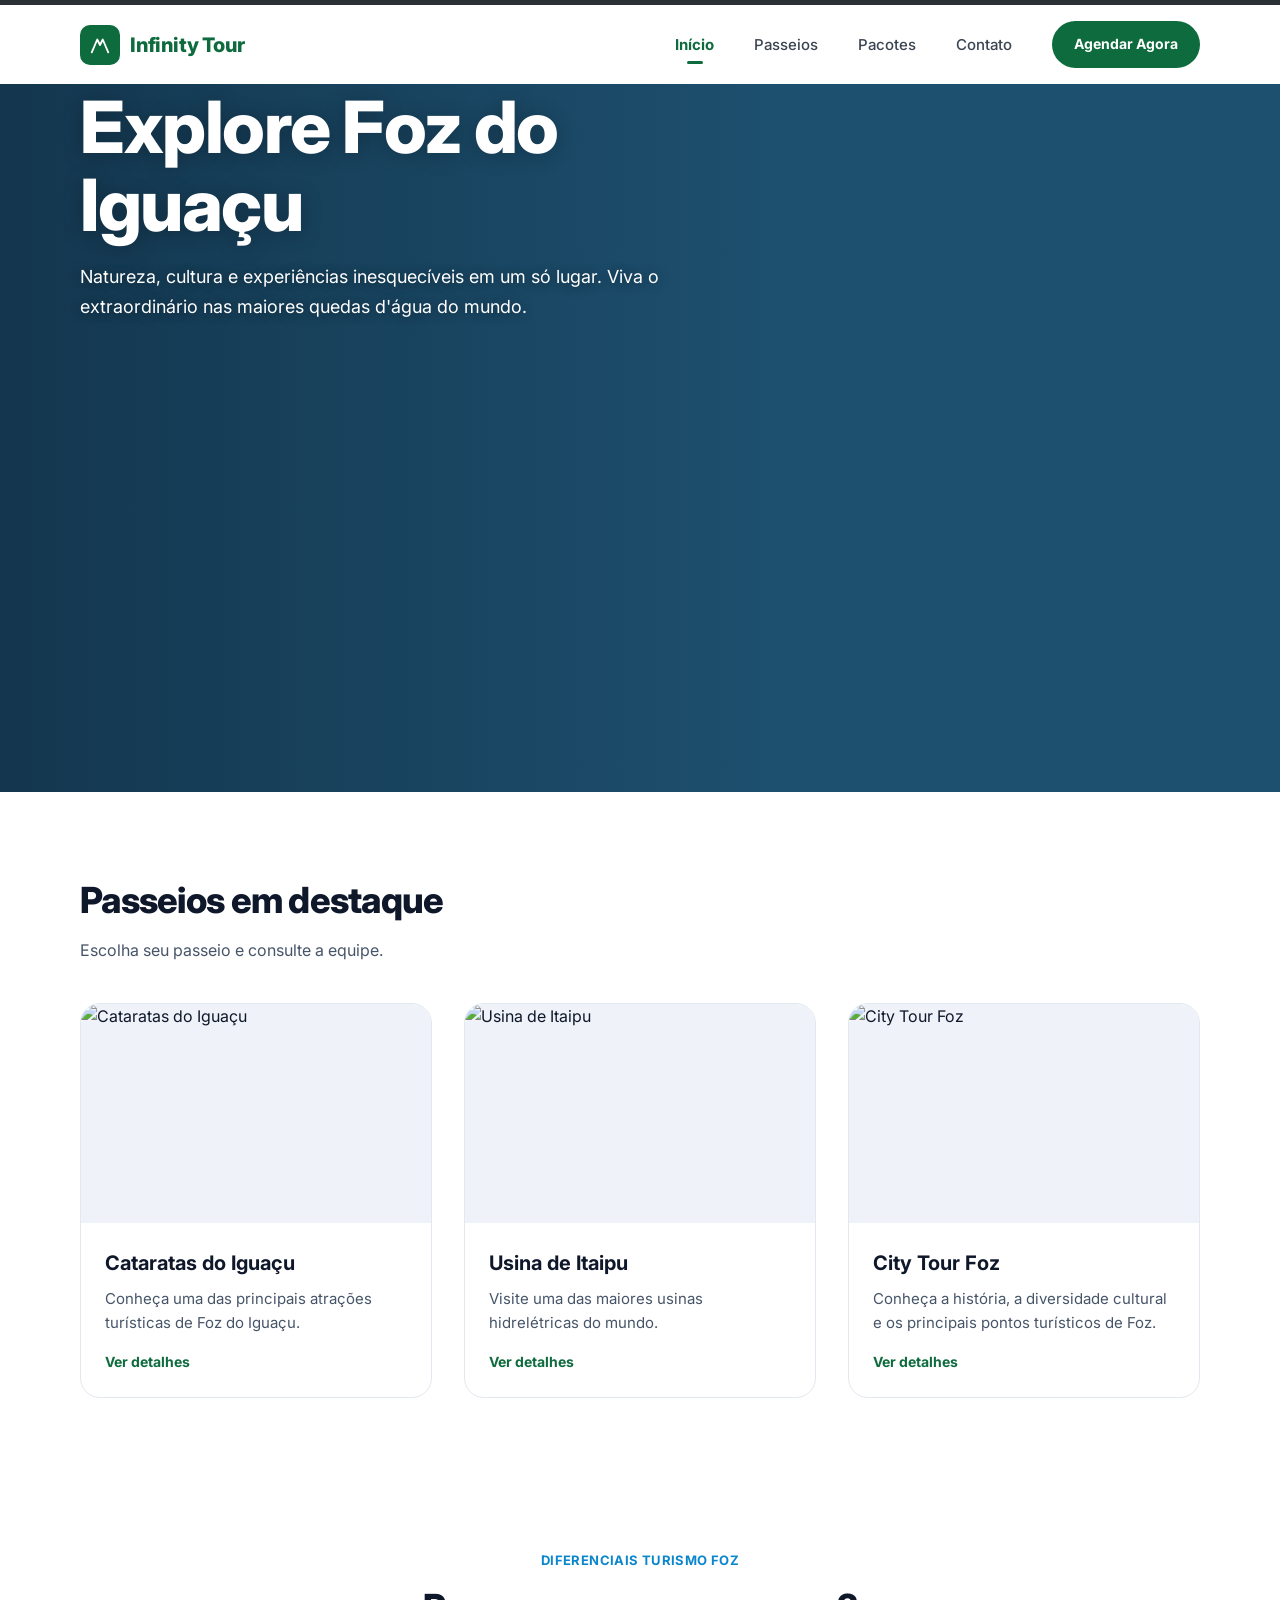
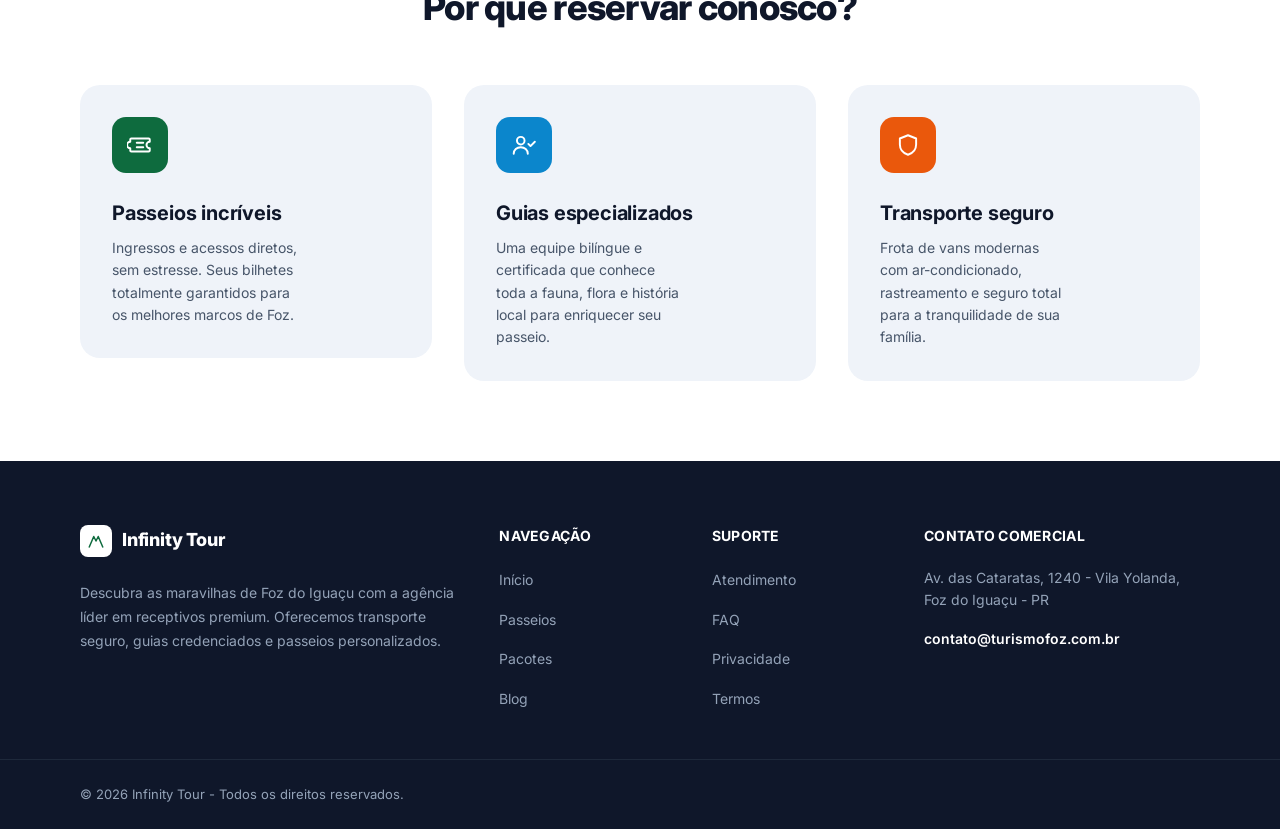
==== src/index.html @ aac73a9e "Adicionado arquivos Js e CSS na página inicial" ====
<!doctype html>
<html lang="pt-br">
  <head>
    <meta charset="UTF-8" />
    <meta name="viewport" content="width=device-width, initial-scale=1.0" />
    <title>Infinity Tour | Turismo em Foz do Iguaçu</title>
    <link rel="preconnect" href="https://fonts.googleapis.com" />
    <link rel="preconnect" href="https://fonts.gstatic.com" crossorigin />
    <link
      href="https://fonts.googleapis.com/css2?family=Inter:wght@400;500;600;700;800&display=swap"
      rel="stylesheet"
    />
    <link rel="stylesheet" href="style.css" />
  </head>
  <body>
    <header class="header" id="topo">
      <div class="container header__inner">
        <a href="#inicio" class="logo">
          <span class="logo__icon">
            <svg
              viewBox="0 0 24 24"
              fill="none"
              stroke="currentColor"
              stroke-width="2"
              stroke-linecap="round"
              stroke-linejoin="round"
              aria-hidden="true"
            >
              <path d="M3 20 9 6l3 6 3-6 6 14" />
            </svg>
          </span>
          Infinity Tour
        </a>

        <button
          class="menu-toggle"
          aria-label="Abrir menu"
          aria-expanded="false"
          aria-controls="menu"
        >
          <span></span><span></span><span></span>
        </button>

        <nav class="nav" id="menu">
          <ul class="nav__list">
            <li><a href="#inicio" class="nav__link is-active">Início</a></li>
            <li><a href="#passeios" class="nav__link">Passeios</a></li>
            <li><a href="#pacotes" class="nav__link">Pacotes</a></li>
            <li><a href="#contato" class="nav__link">Contato</a></li>
          </ul>
          <a href="#contato" class="btn btn--primary">Agendar Agora</a>
        </nav>
      </div>
    </header>

    <main>
      <section class="hero" id="inicio">
        <img
          class="hero__bg"
          src="imagens/foz-do-iguacu.jpg"
          alt="Cataratas do Iguaçu com arco-íris"
        />
        <div class="container hero__content">
          <h1>Explore Foz do Iguaçu</h1>
          <p>
            Natureza, cultura e experiências inesquecíveis em um só lugar. Viva
            o extraordinário nas maiores quedas d'água do mundo.
          </p>
        </div>
      </section>

      <section class="section" id="passeios">
        <div class="container">
          <h2 class="section__title">Passeios em destaque</h2>
          <p class="section__subtitle">
            Escolha seu passeio e consulte a equipe.
          </p>

          <div class="passeios">
            <article class="card">
              <img src="imagens/cataratas.jpg" alt="Cataratas do Iguaçu" />
              <div class="card__body">
                <h3>Cataratas do Iguaçu</h3>
                <p>
                  Conheça uma das principais atrações turísticas de Foz do
                  Iguaçu.
                </p>
                <a href="#contato" class="card__link">Ver detalhes</a>
              </div>
            </article>

            <article class="card">
              <img src="imagens/itaipu.jpg" alt="Usina de Itaipu" />
              <div class="card__body">
                <h3>Usina de Itaipu</h3>
                <p>Visite uma das maiores usinas hidrelétricas do mundo.</p>
                <a href="#contato" class="card__link">Ver detalhes</a>
              </div>
            </article>

            <article class="card">
              <img src="imagens/city-tour.jpg" alt="City Tour Foz" />
              <div class="card__body">
                <h3>City Tour Foz</h3>
                <p>
                  Conheça a história, a diversidade cultural e os principais
                  pontos turísticos de Foz.
                </p>
                <a href="#contato" class="card__link">Ver detalhes</a>
              </div>
            </article>
          </div>
        </div>
      </section>

      <section class="section" id="pacotes" hidden></section>

      <section class="section" id="diferenciais">
        <div class="container">
          <span class="eyebrow">Diferenciais Turismo Foz</span>
          <h2 class="section__title section__title--center">
            Por que reservar conosco?
          </h2>

          <div class="diferenciais">
            <article class="diferencial">
              <span class="diferencial__icon diferencial__icon--verde">
                <svg
                  viewBox="0 0 24 24"
                  fill="none"
                  stroke="currentColor"
                  stroke-width="1.8"
                  stroke-linecap="round"
                  stroke-linejoin="round"
                  aria-hidden="true"
                >
                  <path
                    d="M3 9a2 2 0 0 0 0 6v2a1 1 0 0 0 1 1h16a1 1 0 0 0 1-1v-2a2 2 0 0 1 0-6V7a1 1 0 0 0-1-1H4a1 1 0 0 0-1 1z"
                  />
                  <path d="M9 10h6M9 14h6" />
                </svg>
              </span>
              <h3>Passeios incríveis</h3>
              <p>
                Ingressos e acessos diretos, sem estresse. Seus bilhetes
                totalmente garantidos para os melhores marcos de Foz.
              </p>
            </article>

            <article class="diferencial">
              <span class="diferencial__icon diferencial__icon--azul">
                <svg
                  viewBox="0 0 24 24"
                  fill="none"
                  stroke="currentColor"
                  stroke-width="1.8"
                  stroke-linecap="round"
                  stroke-linejoin="round"
                  aria-hidden="true"
                >
                  <circle cx="9" cy="8" r="3.5" />
                  <path d="M2.5 20c0-3.6 2.9-6 6.5-6s6.5 2.4 6.5 6" />
                  <path d="m16 11 2 2 4-4" />
                </svg>
              </span>
              <h3>Guias especializados</h3>
              <p>
                Uma equipe bilíngue e certificada que conhece toda a fauna,
                flora e história local para enriquecer seu passeio.
              </p>
            </article>

            <article class="diferencial">
              <span class="diferencial__icon diferencial__icon--laranja">
                <svg
                  viewBox="0 0 24 24"
                  fill="none"
                  stroke="currentColor"
                  stroke-width="1.8"
                  stroke-linecap="round"
                  stroke-linejoin="round"
                  aria-hidden="true"
                >
                  <path
                    d="M12 3 4.5 6v5.5c0 4.5 3.1 8 7.5 9.5 4.4-1.5 7.5-5 7.5-9.5V6z"
                  />
                </svg>
              </span>
              <h3>Transporte seguro</h3>
              <p>
                Frota de vans modernas com ar-condicionado, rastreamento e
                seguro total para a tranquilidade de sua família.
              </p>
            </article>
          </div>
        </div>
      </section>
    </main>

    <footer class="footer" id="contato">
      <div class="container footer__grid">
        <div class="footer__brand">
          <a href="#inicio" class="logo logo--light">
            <span class="logo__icon">
              <svg
                viewBox="0 0 24 24"
                fill="none"
                stroke="currentColor"
                stroke-width="2"
                stroke-linecap="round"
                stroke-linejoin="round"
                aria-hidden="true"
              >
                <path d="M3 20 9 6l3 6 3-6 6 14" />
              </svg>
            </span>
            Infinity Tour
          </a>
          <p>
            Descubra as maravilhas de Foz do Iguaçu com a agência líder em
            receptivos premium. Oferecemos transporte seguro, guias credenciados
            e passeios personalizados.
          </p>
        </div>

        <div class="footer__col">
          <h4>Navegação</h4>
          <ul>
            <li><a href="#inicio">Início</a></li>
            <li><a href="#passeios">Passeios</a></li>
            <li><a href="#pacotes">Pacotes</a></li>
            <li><a href="#">Blog</a></li>
          </ul>
        </div>

        <div class="footer__col">
          <h4>Suporte</h4>
          <ul>
            <li><a href="#contato">Atendimento</a></li>
            <li><a href="#">FAQ</a></li>
            <li><a href="#">Privacidade</a></li>
            <li><a href="#">Termos</a></li>
          </ul>
        </div>

        <div class="footer__col footer__col--contato">
          <h4>Contato comercial</h4>
          <address>
            Av. das Cataratas, 1240 - Vila Yolanda, Foz do Iguaçu - PR
          </address>
          <a href="mailto:contato@turismofoz.com.br" class="footer__email"
            >contato@turismofoz.com.br</a
          >
        </div>
      </div>

      <div class="container footer__bottom">
        <p>&copy; 2026 Infinity Tour - Todos os direitos reservados.</p>
      </div>
    </footer>

    <script src="script.js"></script>
  </body>
</html>
---- src/style.css ----
/* ===== Variáveis ===== */
:root {
    --verde: #0e6b3e;
    --verde-escuro: #0a5430;
    --azul: #0b86cc;
    --laranja: #ea580c;
    --marinho: #0f172a;
    --texto: #475569;
    --fundo-card: #eff3f9;
    --branco: #ffffff;
    --header-h: 84px;
    --raio: 20px;
}

/* ===== Reset ===== */
*, *::before, *::after { box-sizing: border-box; margin: 0; padding: 0; }
html { scroll-behavior: smooth; scroll-padding-top: var(--header-h); }
body {
    font-family: 'Inter', system-ui, -apple-system, sans-serif;
    color: var(--marinho);
    background: var(--branco);
    line-height: 1.6;
    -webkit-font-smoothing: antialiased;
}
img { display: block; max-width: 100%; }
ul { list-style: none; }
a { color: inherit; text-decoration: none; }
:focus-visible { outline: 3px solid var(--azul); outline-offset: 3px; border-radius: 6px; }

.container { width: 100%; max-width: 1280px; margin-inline: auto; padding-inline: 80px; }

/* ===== Botão ===== */
.btn {
    display: inline-flex; align-items: center; justify-content: center;
    padding: 12px 22px; border-radius: 999px;
    font-weight: 700; font-size: 14px;
    transition: background .2s, transform .2s;
}
.btn--primary { background: var(--verde); color: var(--branco); }
.btn--primary:hover { background: var(--verde-escuro); }
.btn--primary:active { transform: scale(.97); }

/* ===== Header ===== */
.header {
    position: fixed; inset: 0 0 auto 0; z-index: 50;
    height: var(--header-h);
    background: var(--branco);
    border-top: 5px solid #2b2f36;
    transition: box-shadow .25s;
}
.header.is-scrolled { box-shadow: 0 4px 20px rgba(15, 23, 42, .12); }
.header__inner { height: 100%; display: flex; align-items: center; justify-content: space-between; }

.logo { display: inline-flex; align-items: center; gap: 10px; font-weight: 800; font-size: 20px; color: var(--verde); letter-spacing: -.01em; }
.logo__icon { width: 40px; height: 40px; border-radius: 10px; background: var(--verde); color: var(--branco); display: grid; place-items: center; }
.logo__icon svg { width: 22px; height: 22px; }
.logo--light { color: var(--branco); font-size: 18px; }
.logo--light .logo__icon { background: var(--branco); color: var(--verde); width: 32px; height: 32px; border-radius: 8px; }
.logo--light .logo__icon svg { width: 18px; height: 18px; }

.nav { display: flex; align-items: center; gap: 40px; }
.nav__list { display: flex; gap: 40px; }
.nav__link { position: relative; font-size: 15px; font-weight: 500; color: #3b4452; padding-block: 6px; transition: color .2s; }
.nav__link:hover { color: var(--verde); }
.nav__link.is-active { color: var(--verde); font-weight: 700; }
.nav__link.is-active::after {
    content: ''; position: absolute; left: 50%; bottom: -4px; transform: translateX(-50%);
    width: 16px; height: 3px; border-radius: 3px; background: var(--verde);
}

.menu-toggle { display: none; background: none; border: 0; width: 44px; height: 44px; cursor: pointer; flex-direction: column; justify-content: center; gap: 5px; align-items: center; }
.menu-toggle span { display: block; width: 24px; height: 2px; background: var(--marinho); border-radius: 2px; transition: transform .25s, opacity .25s; }
.menu-toggle[aria-expanded="true"] span:nth-child(1) { transform: translateY(7px) rotate(45deg); }
.menu-toggle[aria-expanded="true"] span:nth-child(2) { opacity: 0; }
.menu-toggle[aria-expanded="true"] span:nth-child(3) { transform: translateY(-7px) rotate(-45deg); }

/* ===== Hero ===== */
.hero {
    position: relative; min-height: 640px; height: 88vh; max-height: 820px;
    padding-top: var(--header-h);
    display: flex; align-items: flex-start; color: var(--branco); overflow: hidden;
    background: #1d4f6e;
}
.hero__bg { position: absolute; inset: 0; width: 100%; height: 100%; object-fit: cover; z-index: 0; }
.hero::after { content: ''; position: absolute; inset: 0; z-index: 1; background: linear-gradient(90deg, rgba(8, 25, 40, .45) 0%, rgba(8, 25, 40, 0) 60%); }
.hero__content { position: relative; z-index: 2; padding-top: 4px; }
.hero h1 { font-size: clamp(2.6rem, 6vw, 4.5rem); font-weight: 800; line-height: 1.08; letter-spacing: -.02em; max-width: 520px; text-shadow: 0 2px 20px rgba(0, 0, 0, .25); }
.hero p { margin-top: 18px; max-width: 680px; font-size: 18px; line-height: 1.7; text-shadow: 0 1px 12px rgba(0, 0, 0, .45); }

/* ===== Seções ===== */
.section { padding-block: 80px; }
.section__title { font-size: clamp(1.7rem, 3.2vw, 2.25rem); font-weight: 800; letter-spacing: -.02em; }
.section__title--center { text-align: center; }
.section__subtitle { margin-top: 8px; color: var(--texto); }
.eyebrow { display: block; text-align: center; color: var(--azul); font-weight: 700; font-size: 13px; text-transform: uppercase; letter-spacing: .03em; margin-bottom: 8px; }

/* ===== Cards de passeios ===== */
.passeios { margin-top: 40px; display: grid; grid-template-columns: repeat(auto-fit, minmax(280px, 1fr)); gap: 32px; }
.card { background: var(--branco); border: 1px solid #e2e8f0; border-radius: var(--raio); overflow: hidden; display: flex; flex-direction: column; }
.card img { width: 100%; aspect-ratio: 16 / 10; object-fit: cover; background: var(--fundo-card); }
.card__body { padding: 24px; display: flex; flex-direction: column; gap: 8px; flex: 1; }
.card__body h3 { font-size: 20px; font-weight: 700; }
.card__body p { font-size: 15px; color: var(--texto); flex: 1; }
.card__link { margin-top: 8px; font-weight: 700; font-size: 14px; color: var(--verde); }
.card__link:hover { text-decoration: underline; }

/* ===== Diferenciais ===== */
#diferenciais { padding-block: 72px 80px; }
.diferenciais { margin-top: 48px; display: grid; grid-template-columns: repeat(3, 1fr); gap: 32px; align-items: start; }
.diferencial { background: var(--fundo-card); border-radius: var(--raio); padding: 32px; }
.diferencial__icon { width: 56px; height: 56px; border-radius: 14px; display: grid; place-items: center; color: var(--branco); margin-bottom: 24px; }
.diferencial__icon svg { width: 26px; height: 26px; }
.diferencial__icon--verde { background: var(--verde); }
.diferencial__icon--azul { background: var(--azul); }
.diferencial__icon--laranja { background: var(--laranja); }
.diferencial h3 { font-size: 20px; font-weight: 700; margin-bottom: 8px; letter-spacing: -.01em; }
.diferencial p { font-size: 14px; color: var(--texto); line-height: 1.6; max-width: 190px; }

/* ===== Footer ===== */
.footer { background: var(--marinho); color: #94a3b8; padding-top: 64px; }
.footer__grid { display: grid; grid-template-columns: 2.2fr 1fr 1fr 1.6fr; gap: 40px; }
.footer__brand p { margin-top: 24px; max-width: 380px; font-size: 14px; line-height: 1.7; }
.footer h4 { color: var(--branco); font-size: 14px; font-weight: 700; text-transform: uppercase; letter-spacing: .02em; margin-bottom: 20px; }
.footer__col li + li { margin-top: 14px; }
.footer__col a { font-size: 14px; transition: color .2s; }
.footer__col a:hover { color: var(--branco); }
.footer address { font-style: normal; font-size: 14px; line-height: 1.6; }
.footer__email { display: inline-block; margin-top: 16px; color: var(--branco) !important; font-weight: 600; }
.footer__bottom { margin-top: 48px; padding-block: 24px; border-top: 1px solid #1e293b; font-size: 13px; }

/* ===== Responsivo ===== */
@media (max-width: 1024px) {
    .container { padding-inline: 40px; }
    .diferenciais { grid-template-columns: 1fr; }
    .diferencial p { max-width: none; }
    .footer__grid { grid-template-columns: 1fr 1fr; }
}

@media (max-width: 820px) {
    .menu-toggle { display: flex; }
    .nav {
        position: absolute; top: 100%; left: 0; right: 0;
        flex-direction: column; align-items: stretch; gap: 20px;
        background: var(--branco); padding: 24px 40px 32px;
        box-shadow: 0 16px 24px rgba(15, 23, 42, .12);
        opacity: 0; visibility: hidden; transform: translateY(-8px);
        transition: opacity .2s, transform .2s, visibility .2s;
    }
    .nav.is-open { opacity: 1; visibility: visible; transform: none; }
    .nav__list { flex-direction: column; gap: 8px; }
    .nav__link { display: inline-block; padding-block: 10px; font-size: 17px; }
    .nav__link.is-active::after { left: 0; transform: none; bottom: 2px; }
}

@media (max-width: 560px) {
    .container { padding-inline: 20px; }
    .nav { padding-inline: 20px; }
    .hero { min-height: 560px; }
    .hero p { font-size: 16px; }
    .section { padding-block: 56px; }
    .footer__grid { grid-template-columns: 1fr; }
}

@media (prefers-reduced-motion: reduce) {
    html { scroll-behavior: auto; }
    * { transition: none !important; }
}
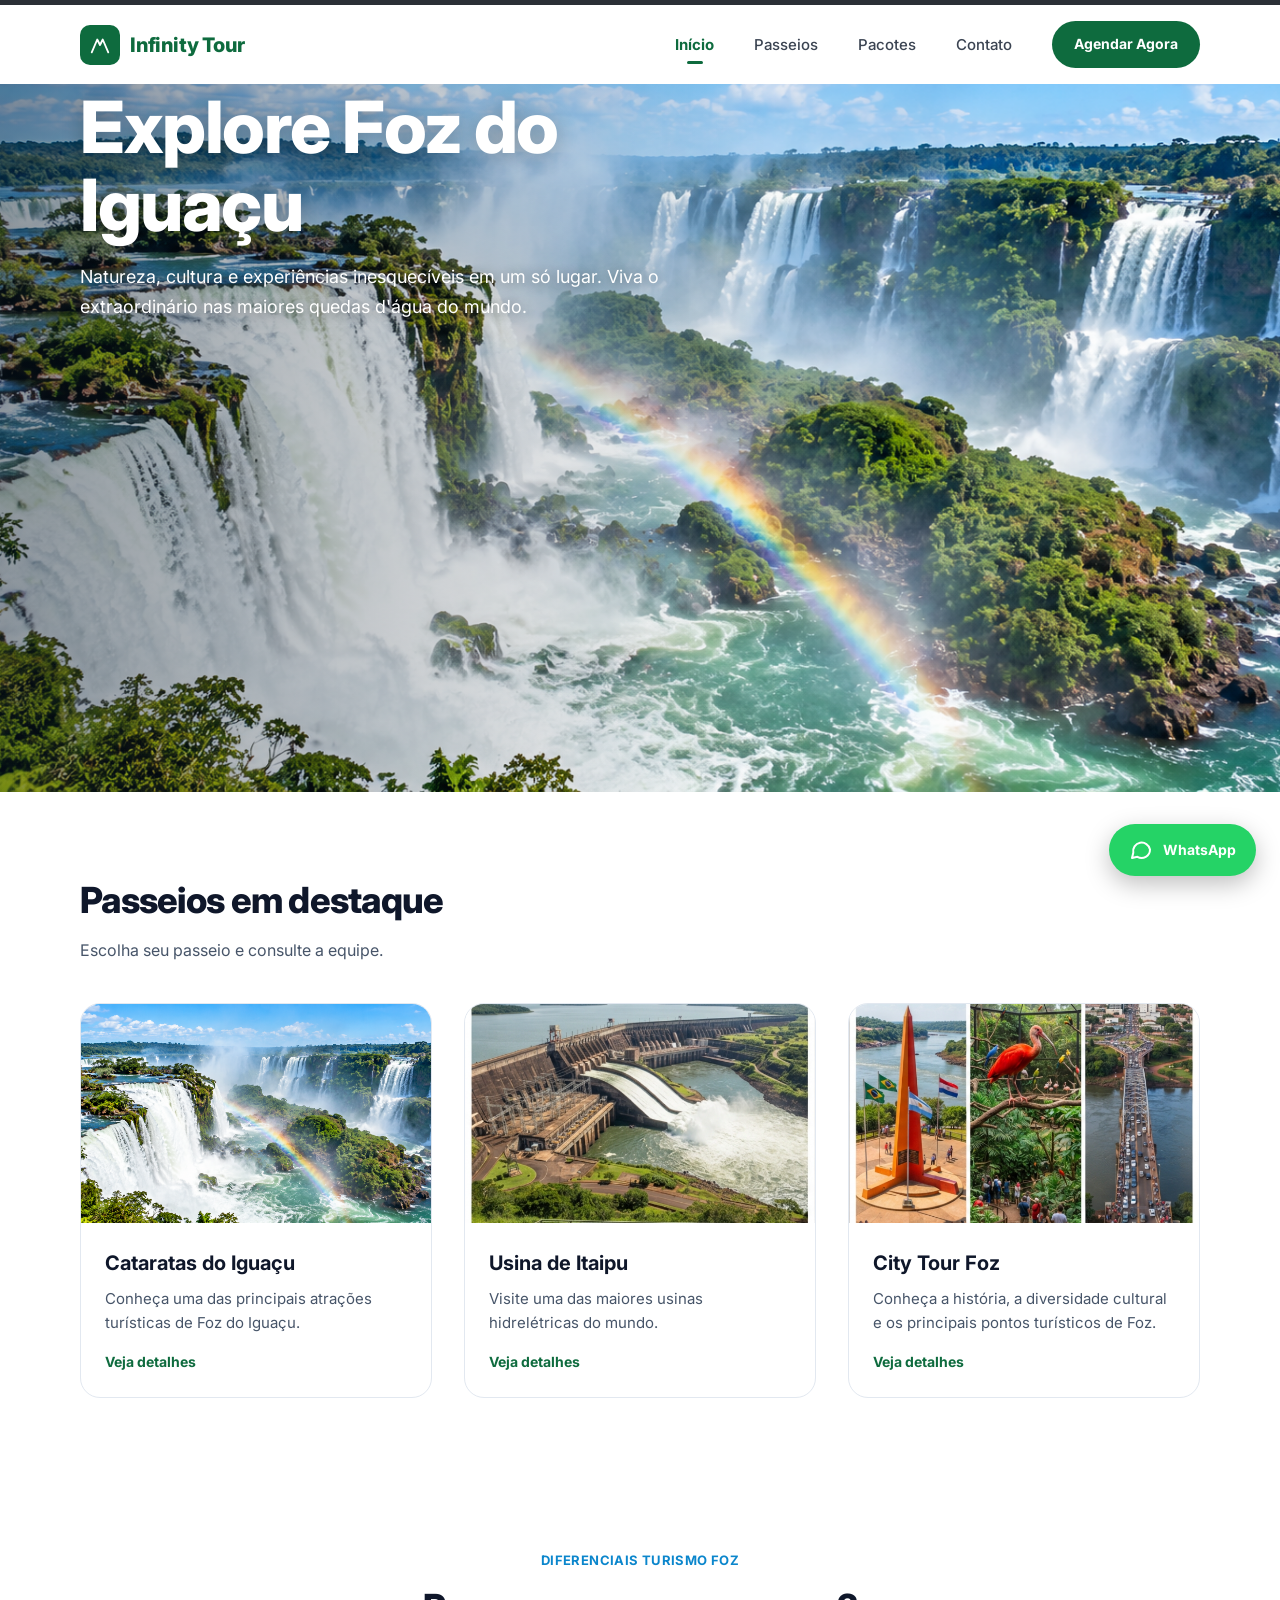
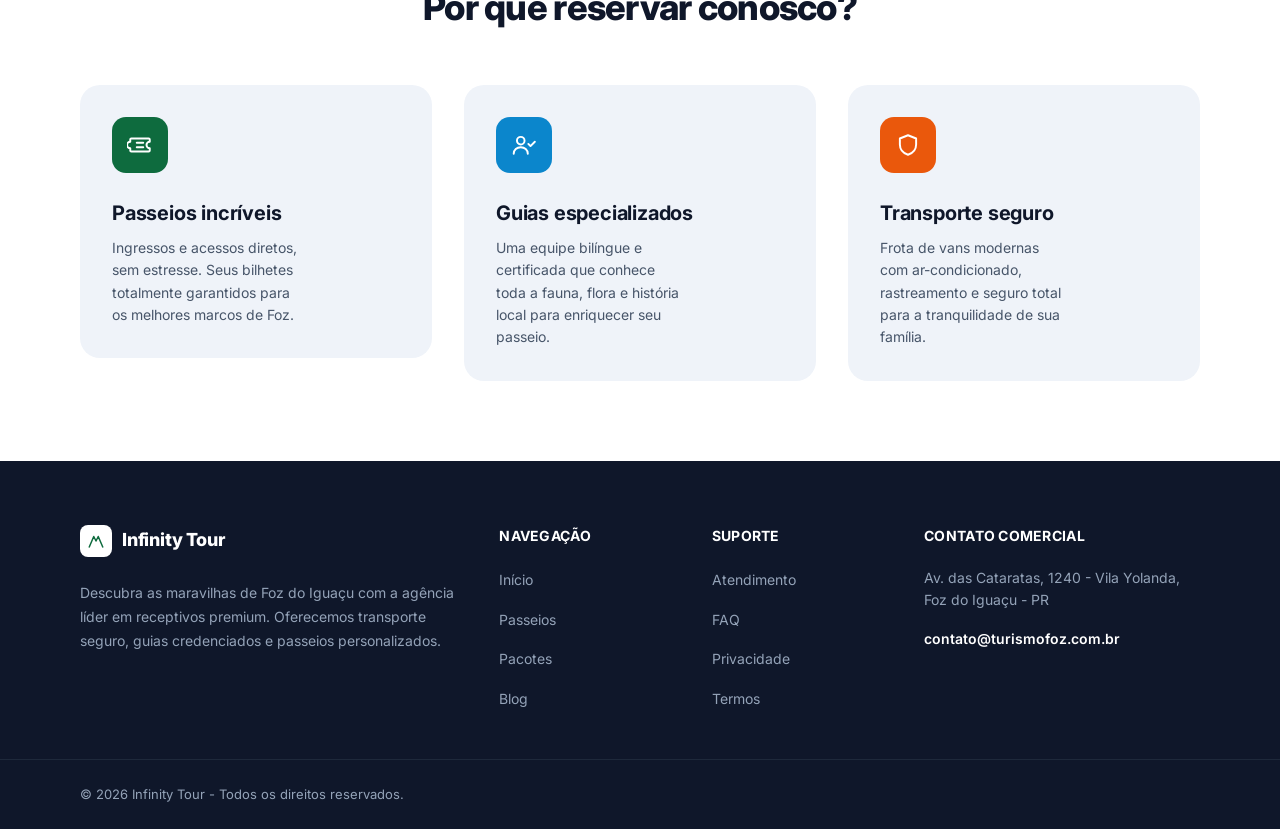
==== commit 2ec7a176: "Adiciona botão de redirecionamento para o WhatsApp e fotos dos cards" ====
--- a/src/index.html
+++ b/src/index.html
@@ -48,7 +48,14 @@
             <li><a href="#pacotes" class="nav__link">Pacotes</a></li>
             <li><a href="#contato" class="nav__link">Contato</a></li>
           </ul>
-          <a href="#contato" class="btn btn--primary">Agendar Agora</a>
+              <a
+                href="https://wa.me/554591376652?text=Ol%C3%A1!%20Gostaria%20de%20agendar%20um%20passeio."
+                class="btn btn--primary"
+                target="_blank"
+                rel="noopener noreferrer"
+                >
+                  Agendar Agora
+                </a>
         </nav>
       </div>
     </header>
@@ -57,7 +64,7 @@
       <section class="hero" id="inicio">
         <img
           class="hero__bg"
-          src="imagens/foz-do-iguacu.jpg"
+          src="imagem/cataratas.png"
           alt="Cataratas do Iguaçu com arco-íris"
         />
         <div class="container hero__content">
@@ -78,35 +85,56 @@
 
           <div class="passeios">
             <article class="card">
-              <img src="imagens/cataratas.jpg" alt="Cataratas do Iguaçu" />
+              <img src="imagem/cataratas.png" alt="Cataratas do Iguaçu" />
               <div class="card__body">
                 <h3>Cataratas do Iguaçu</h3>
                 <p>
                   Conheça uma das principais atrações turísticas de Foz do
                   Iguaçu.
                 </p>
-                <a href="#contato" class="card__link">Ver detalhes</a>
+                   <a
+                    href="https://wa.me/554591376652?text=Ol%C3%A1!%20Tenho%20interesse%20no%20passeio%20Cataratas%20do%20Igua%C3%A7u."
+                    class="card__link"
+                    target="_blank"
+                    rel="noopener noreferrer"
+                  >
+                  Veja detalhes
+                </a>
               </div>
             </article>
 
             <article class="card">
-              <img src="imagens/itaipu.jpg" alt="Usina de Itaipu" />
+              <img src="imagem/itaipu.png" alt="Usina de Itaipu" />
               <div class="card__body">
                 <h3>Usina de Itaipu</h3>
                 <p>Visite uma das maiores usinas hidrelétricas do mundo.</p>
-                <a href="#contato" class="card__link">Ver detalhes</a>
+                    <a
+                      href="https://wa.me/554591376652?text=Ol%C3%A1!%20Tenho%20interesse%20no%20passeio%20Usina%20de%20Itaipu."
+                      class="card__link"
+                      target="_blank"
+                      rel="noopener noreferrer"
+                    >
+                      Veja detalhes
+                    </a>
               </div>
             </article>
 
             <article class="card">
-              <img src="imagens/city-tour.jpg" alt="City Tour Foz" />
+              <img src="imagem/turismo.png" alt="City Tour Foz" />
               <div class="card__body">
                 <h3>City Tour Foz</h3>
                 <p>
                   Conheça a história, a diversidade cultural e os principais
                   pontos turísticos de Foz.
                 </p>
-                <a href="#contato" class="card__link">Ver detalhes</a>
+                    <a
+                      href="https://wa.me/554591376652?text=Ol%C3%A1!%20Tenho%20interesse%20no%20passeio%20City%20Tour%20Foz."
+                      class="card__link"
+                      target="_blank"
+                      rel="noopener noreferrer"
+                    >
+                    Veja detalhes
+                  </a>
               </div>
             </article>
           </div>
@@ -257,7 +285,32 @@
       <div class="container footer__bottom">
         <p>&copy; 2026 Infinity Tour - Todos os direitos reservados.</p>
       </div>
-    </footer>
+        </footer>
+
+    <a
+      href="https://wa.me/554591376652?text=Ol%C3%A1!%20Gostaria%20de%20mais%20informa%C3%A7%C3%B5es."
+      class="whatsapp-fixo"
+      target="_blank"
+      rel="noopener noreferrer"
+      aria-label="Falar pelo WhatsApp"
+    >
+      <svg
+        viewBox="0 0 24 24"
+        fill="none"
+        stroke="currentColor"
+        stroke-width="2"
+        stroke-linecap="round"
+        stroke-linejoin="round"
+        aria-hidden="true"
+      >
+        <path
+          d="M21 11.5a8.4 8.4 0 0 1-12.6 7.3L3 20l1.3-5.2A8.5 8.5 0 1 1 21 11.5z"
+        />
+      </svg>
+      <span>WhatsApp</span>
+    </a>
+
+    <script src="script.js"></script>
 
     <script src="script.js"></script>
   </body>
--- a/src/style.css
+++ b/src/style.css
@@ -164,4 +164,21 @@
 @media (prefers-reduced-motion: reduce) {
     html { scroll-behavior: auto; }
     * { transition: none !important; }
+}
+
+.whatsapp-fixo {
+    position: fixed; right: 24px; bottom: 24px; z-index: 60;
+    display: inline-flex; align-items: center; gap: 10px;
+    padding: 14px 20px; border-radius: 999px;
+    background: #25d366; color: var(--branco);
+    font-weight: 700; font-size: 14px;
+    box-shadow: 0 8px 24px rgba(0, 0, 0, .25);
+    transition: background 2s, transform .2s;
+}
+.whatsapp-fixo:hover { background: #1ebe5d; transform: translateY(-2px); }
+.whatsapp-fixo svg { width: 24px; height: 24px; }
+
+@media (max-width: 560px) {
+    .whatsapp-fixo { right: 16px; bottom: 16px; padding: 14px; }
+    .whatsapp-fixo span { display: none; }
 }
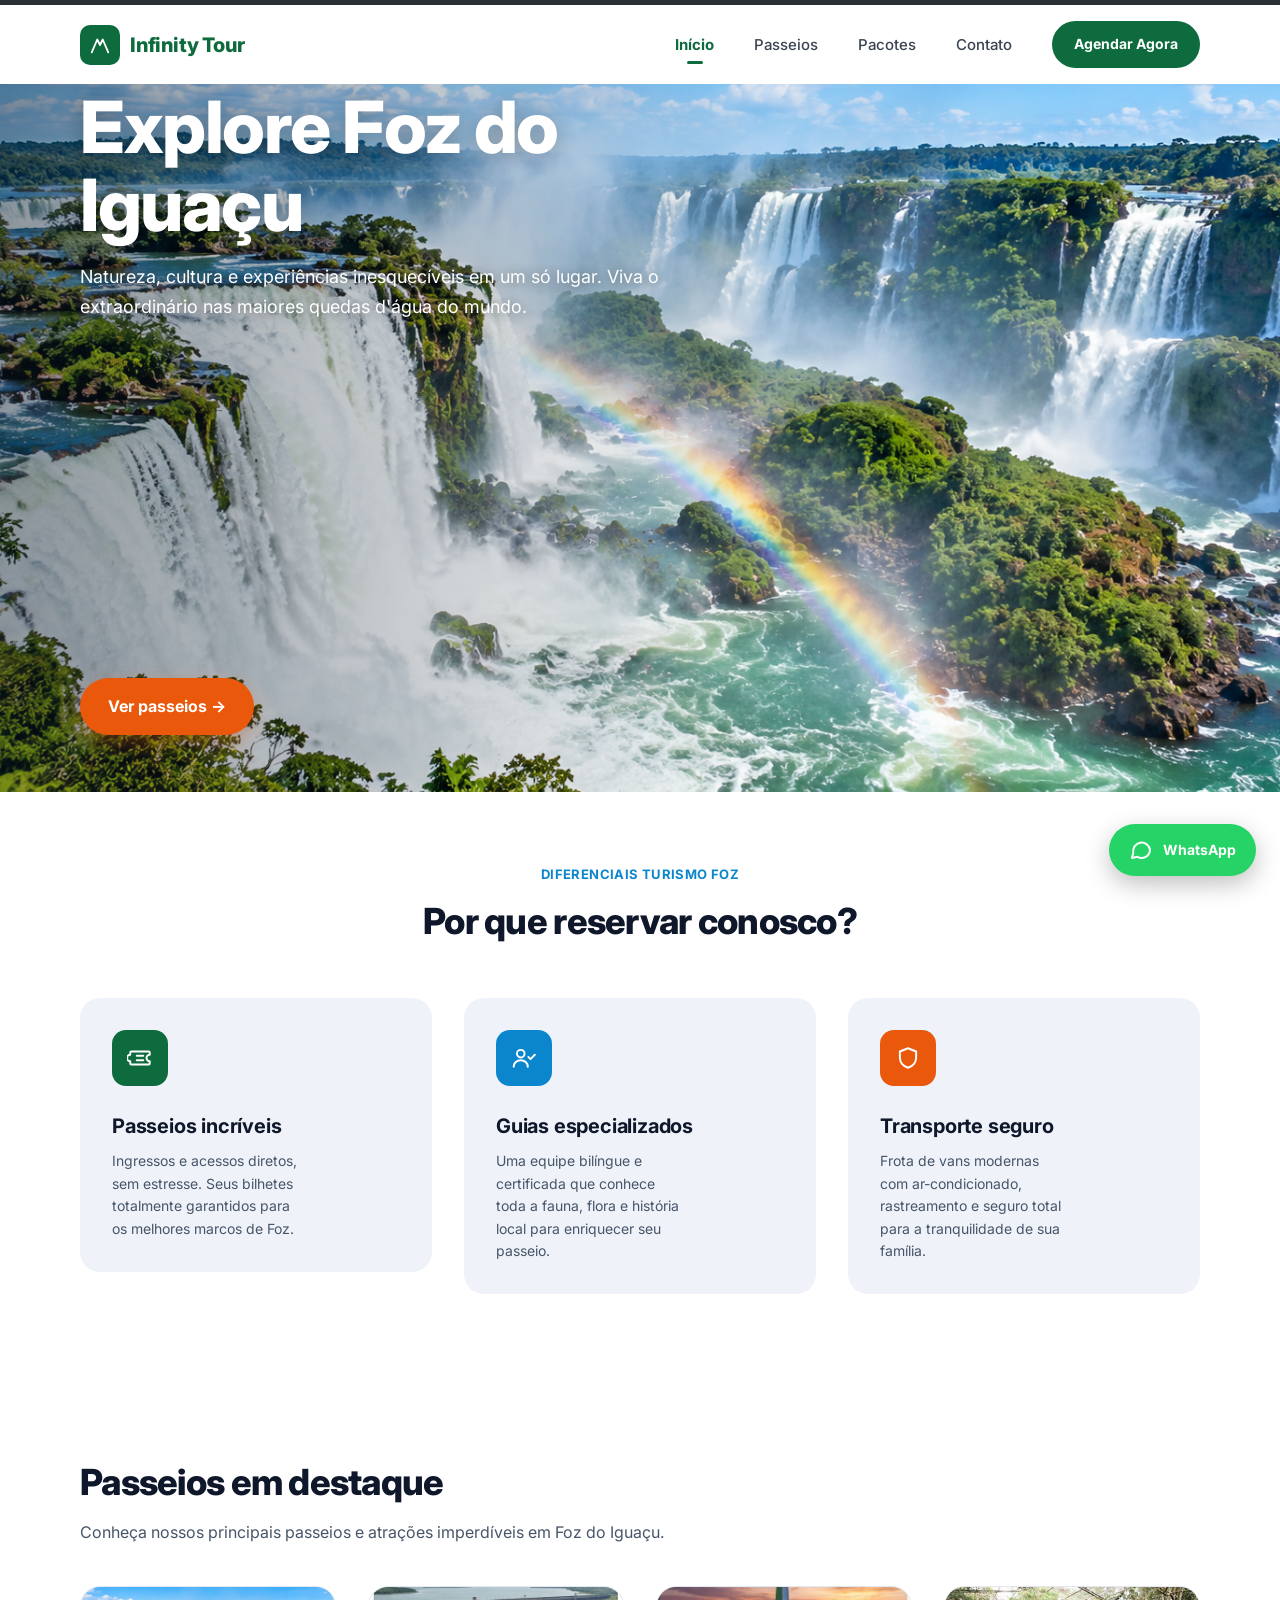
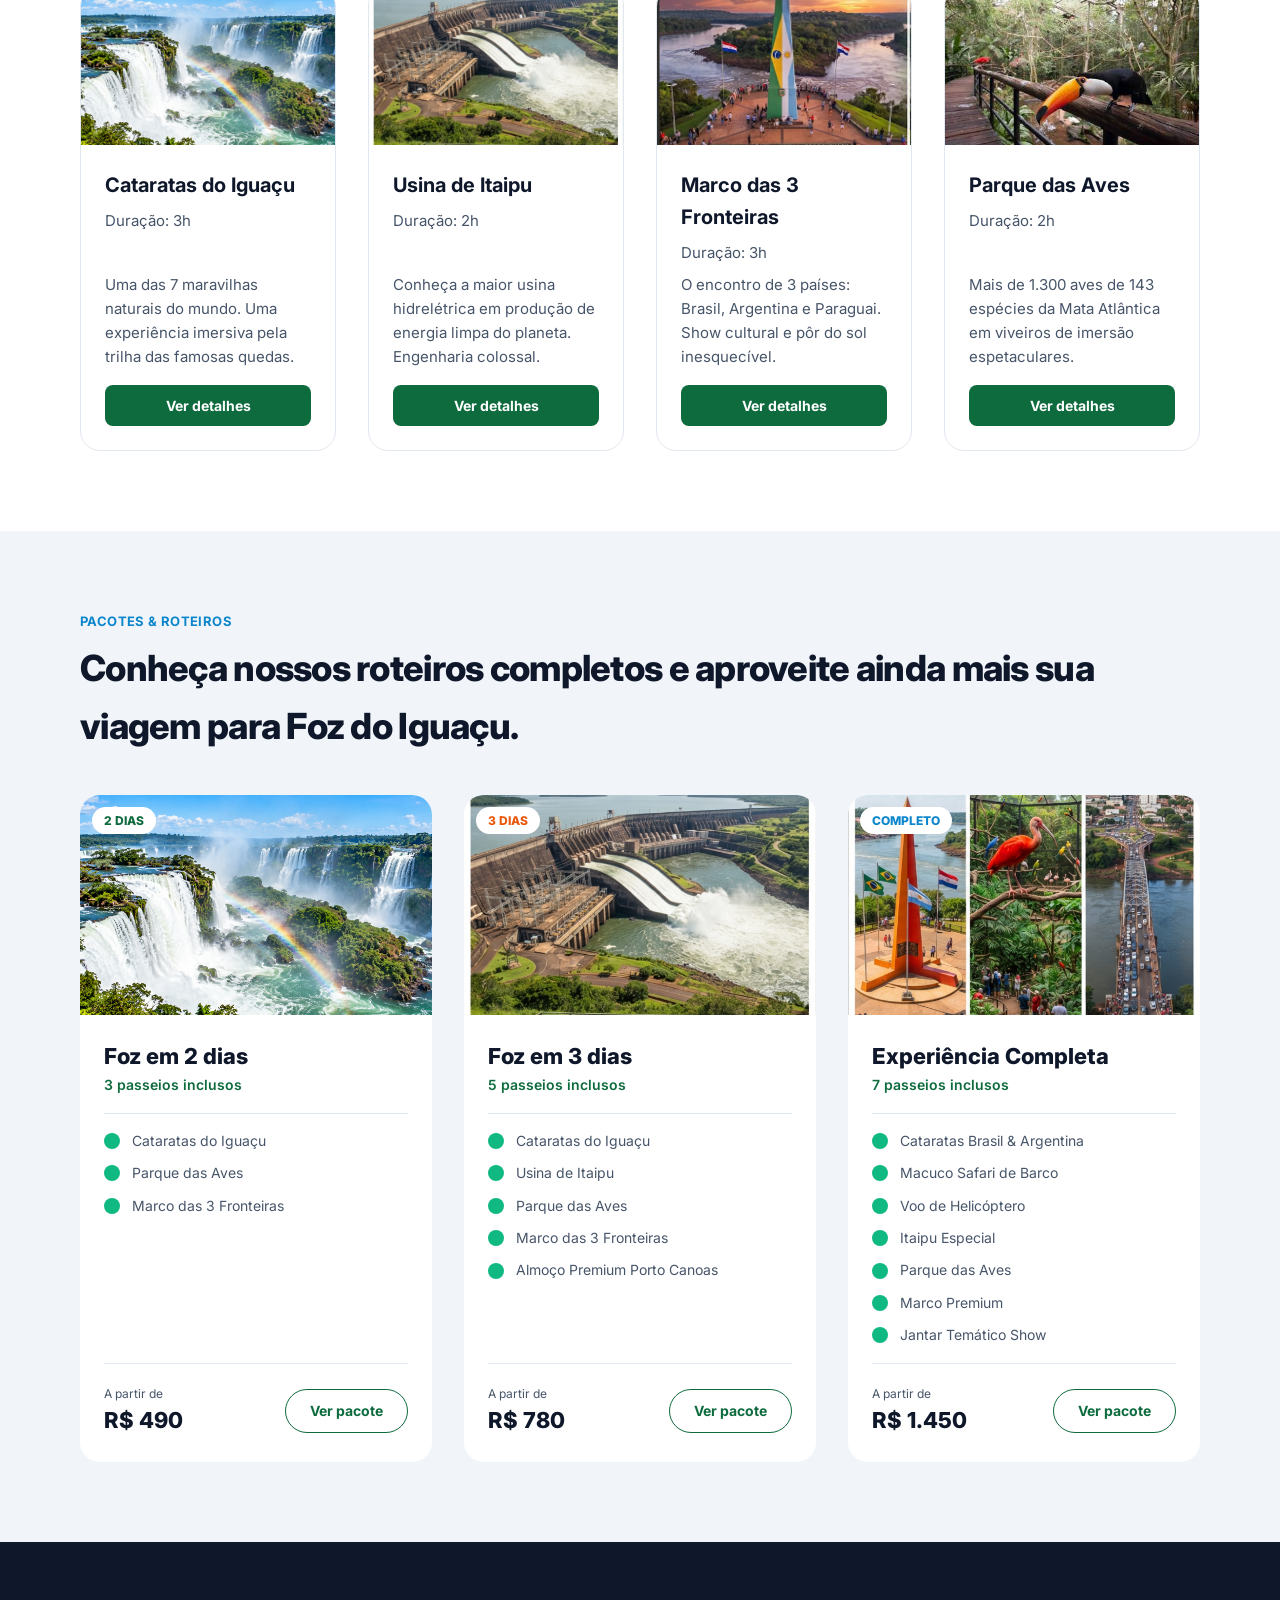
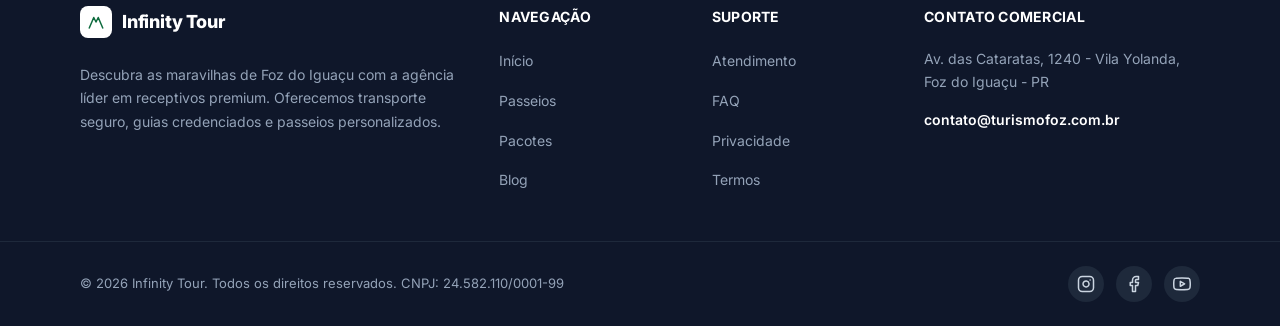
==== commit d6806efd: "Adicionado os pacotes e stilo deles troquei o city por mais 2 achei melhor e tbm adionei a imagem da" ====
--- a/src/index.html
+++ b/src/index.html
@@ -48,19 +48,19 @@
             <li><a href="#pacotes" class="nav__link">Pacotes</a></li>
             <li><a href="#contato" class="nav__link">Contato</a></li>
           </ul>
-              <a
-                href="https://wa.me/554591376652?text=Ol%C3%A1!%20Gostaria%20de%20agendar%20um%20passeio."
-                class="btn btn--primary"
-                target="_blank"
-                rel="noopener noreferrer"
-                >
-                  Agendar Agora
-                </a>
+          <a
+            href="https://wa.me/554591376652?text=Ol%C3%A1!%20Gostaria%20de%20agendar%20um%20passeio."
+            class="btn btn--primary"
+            target="_blank"
+            rel="noopener noreferrer"
+          >
+            Agendar Agora
+          </a>
         </nav>
       </div>
     </header>
 
-    <main>
+    <main id="home">
       <section class="hero" id="inicio">
         <img
           class="hero__bg"
@@ -73,75 +73,10 @@
             Natureza, cultura e experiências inesquecíveis em um só lugar. Viva
             o extraordinário nas maiores quedas d'água do mundo.
           </p>
-        </div>
-      </section>
-
-      <section class="section" id="passeios">
-        <div class="container">
-          <h2 class="section__title">Passeios em destaque</h2>
-          <p class="section__subtitle">
-            Escolha seu passeio e consulte a equipe.
-          </p>
-
-          <div class="passeios">
-            <article class="card">
-              <img src="imagem/cataratas.png" alt="Cataratas do Iguaçu" />
-              <div class="card__body">
-                <h3>Cataratas do Iguaçu</h3>
-                <p>
-                  Conheça uma das principais atrações turísticas de Foz do
-                  Iguaçu.
-                </p>
-                   <a
-                    href="https://wa.me/554591376652?text=Ol%C3%A1!%20Tenho%20interesse%20no%20passeio%20Cataratas%20do%20Igua%C3%A7u."
-                    class="card__link"
-                    target="_blank"
-                    rel="noopener noreferrer"
-                  >
-                  Veja detalhes
-                </a>
-              </div>
-            </article>
-
-            <article class="card">
-              <img src="imagem/itaipu.png" alt="Usina de Itaipu" />
-              <div class="card__body">
-                <h3>Usina de Itaipu</h3>
-                <p>Visite uma das maiores usinas hidrelétricas do mundo.</p>
-                    <a
-                      href="https://wa.me/554591376652?text=Ol%C3%A1!%20Tenho%20interesse%20no%20passeio%20Usina%20de%20Itaipu."
-                      class="card__link"
-                      target="_blank"
-                      rel="noopener noreferrer"
-                    >
-                      Veja detalhes
-                    </a>
-              </div>
-            </article>
-
-            <article class="card">
-              <img src="imagem/turismo.png" alt="City Tour Foz" />
-              <div class="card__body">
-                <h3>City Tour Foz</h3>
-                <p>
-                  Conheça a história, a diversidade cultural e os principais
-                  pontos turísticos de Foz.
-                </p>
-                    <a
-                      href="https://wa.me/554591376652?text=Ol%C3%A1!%20Tenho%20interesse%20no%20passeio%20City%20Tour%20Foz."
-                      class="card__link"
-                      target="_blank"
-                      rel="noopener noreferrer"
-                    >
-                    Veja detalhes
-                  </a>
-              </div>
-            </article>
-          </div>
-        </div>
-      </section>
-
-      <section class="section" id="pacotes" hidden></section>
+
+          <a href="#passeios" class="btn btn--accent btn--lg">Ver passeios →</a>
+        </div>
+      </section>
 
       <section class="section" id="diferenciais">
         <div class="container">
@@ -220,6 +155,327 @@
                 seguro total para a tranquilidade de sua família.
               </p>
             </article>
+          </div>
+        </div>
+      </section>
+
+      <section class="section" id="passeios">
+        <div class="container">
+          <h2 class="section__title">Passeios em destaque</h2>
+          <p class="section__subtitle">
+            Conheça nossos principais passeios e atrações imperdíveis em Foz do
+            Iguaçu.
+          </p>
+
+          <div class="passeios">
+            <article class="card">
+              <img src="imagem/cataratas.png" alt="Cataratas do Iguaçu" />
+              <div class="card__body">
+                <h3>Cataratas do Iguaçu</h3>
+                <p class="card__meta">Duração: 3h</p>
+                <p>
+                  Uma das 7 maravilhas naturais do mundo. Uma experiência
+                  imersiva pela trilha das famosas quedas.
+                </p>
+                <button
+                  type="button"
+                  class="btn btn--primary btn--block"
+                  data-passeio="cataratas"
+                >
+                  Ver detalhes
+                </button>
+              </div>
+            </article>
+
+            <article class="card">
+              <img src="imagem/itaipu.png" alt="Usina de Itaipu" />
+              <div class="card__body">
+                <h3>Usina de Itaipu</h3>
+                <p class="card__meta">Duração: 2h</p>
+                <p>Conheça a maior usina hidrelétrica em produção de energia limpa do planeta. Engenharia colossal.</p>
+                <button
+                  type="button"
+                  class="btn btn--primary btn--block"
+                  data-passeio="itaipu"
+                >
+                  Ver detalhes
+                </button>
+              </div>
+            </article>
+
+            <article class="card">
+              <img src="imagem/marco.png" alt="Marco das 3 Fronteiras" />
+              <div class="card__body">
+                <h3>Marco das 3 Fronteiras</h3>
+                <p class="card__meta">Duração: 3h</p>
+                <p>O encontro de 3 países: Brasil, Argentina e Paraguai. Show cultural e pôr do sol inesquecível.</p>
+                <button 
+                  type="button" 
+                  class="btn btn--primary btn--block" 
+                  data-passeio="marco"
+                >
+                  Ver detalhes</button>
+              </div>
+            </article>
+
+            <article class="card">
+              <img src="imagem/images.jpeg" alt="Parque das Aves" />
+              <div class="card__body">
+                <h3>Parque das Aves</h3>
+                <p class="card__meta">Duração: 2h</p>
+                <p>Mais de 1.300 aves de 143 espécies da Mata Atlântica em viveiros de imersão espetaculares.</p>
+                <button 
+                  type="button" 
+                  class="btn btn--primary btn--block" 
+                  data-passeio="aves"
+                >                  
+                  Ver detalhes
+                </button>
+              </div>
+            </article>
+          </div>
+        </div>
+      </section>
+          </div>
+        </div>
+      </section>
+
+      <section class="section" id="pacotes" hidden></section>
+
+      <section class="section section--cinza" id="pacotes">
+        <div class="container">
+          <span class="eyebrow eyebrow--left">Pacotes &amp; Roteiros</span>
+          <h2 class="section__title">
+            Conheça nossos roteiros completos e aproveite ainda mais sua viagem para Foz do Iguaçu.
+          </h2>
+
+          <div class="pacotes">
+            <article class="pacote">
+              <div class="pacote__img">
+                <img src="imagem/cataratas.png" alt="Foz em 2 dias" />
+                <span class="pacote__tag pacote__tag--verde">2 DIAS</span>
+              </div>
+              <div class="pacote__body">
+                <h3>Foz em 2 dias</h3>
+                <p class="pacote__sub">3 passeios inclusos</p>
+                <ul class="pacote__lista">
+                  <li>Cataratas do Iguaçu</li>
+                  <li>Parque das Aves</li>
+                  <li>Marco das 3 Fronteiras</li>
+                </ul>
+              </div>
+              <div class="pacote__rodape">
+                <div><small>A partir de</small><strong>R$ 490</strong></div>
+                <a class="btn btn--outline-verde" target="_blank" rel="noopener noreferrer"
+                   href="https://wa.me/554591376652?text=Ol%C3%A1!%20Tenho%20interesse%20no%20pacote%20Foz%20em%202%20dias.">Ver pacote</a>
+              </div>
+            </article>
+
+            <article class="pacote">
+              <div class="pacote__img">
+                <img src="imagem/itaipu.png" alt="Foz em 3 dias" />
+                <span class="pacote__tag pacote__tag--laranja">3 DIAS</span>
+              </div>
+              <div class="pacote__body">
+                <h3>Foz em 3 dias</h3>
+                <p class="pacote__sub">5 passeios inclusos</p>
+                <ul class="pacote__lista">
+                  <li>Cataratas do Iguaçu</li>
+                  <li>Usina de Itaipu</li>
+                  <li>Parque das Aves</li>
+                  <li>Marco das 3 Fronteiras</li>
+                  <li>Almoço Premium Porto Canoas</li>
+                </ul>
+              </div>
+              <div class="pacote__rodape">
+                <div><small>A partir de</small><strong>R$ 780</strong></div>
+                <a class="btn btn--outline-verde" target="_blank" rel="noopener noreferrer"
+                   href="https://wa.me/554591376652?text=Ol%C3%A1!%20Tenho%20interesse%20no%20pacote%20Foz%20em%203%20dias.">Ver pacote</a>
+              </div>
+            </article>
+
+            <article class="pacote">
+              <div class="pacote__img">
+                <img src="imagem/turismo.png" alt="Experiência Completa" />
+                <span class="pacote__tag pacote__tag--azul">COMPLETO</span>
+              </div>
+              <div class="pacote__body">
+                <h3>Experiência Completa</h3>
+                <p class="pacote__sub">7 passeios inclusos</p>
+                <ul class="pacote__lista">
+                  <li>Cataratas Brasil &amp; Argentina</li>
+                  <li>Macuco Safari de Barco</li>
+                  <li>Voo de Helicóptero</li>
+                  <li>Itaipu Especial</li>
+                  <li>Parque das Aves</li>
+                  <li>Marco Premium</li>
+                  <li>Jantar Temático Show</li>
+                </ul>
+              </div>
+              <div class="pacote__rodape">
+                <div><small>A partir de</small><strong>R$ 1.450</strong></div>
+                <a class="btn btn--outline-verde" target="_blank" rel="noopener noreferrer"
+                   href="https://wa.me/554591376652?text=Ol%C3%A1!%20Tenho%20interesse%20no%20pacote%20Experi%C3%AAncia%20Completa.">Ver pacote</a>
+              </div>
+            </article>
+          </div>
+        </div>
+      </section>
+
+      </section>
+
+      
+    </main>
+
+    <main class="view" id="view-detalhe" hidden>
+      <section class="section">
+        <div class="container">
+          <nav class="breadcrumb" aria-label="Você está em">
+            <a href="#passeios">Passeios</a>
+            <span>›</span>
+            <strong id="det-breadcrumb"></strong>
+          </nav>
+
+          <div class="detalhe">
+            <img 
+              class="detalhe__img" 
+              id="det-img" 
+              src="" 
+              alt="" 
+              
+            />
+            <div class="detalhe__box">
+              <h1 id="det-nome"></h1>
+              <p class="detalhe__desc" id="det-desc"></p>
+
+              <div class="detalhe__info">
+                <div><span>Duração</span><strong id="det-duracao"></strong></div>
+                <div><span>Saídas/Retornos</span><strong id="det-saidas"></strong></div>
+              </div>
+
+              <h3>O que está incluso:</h3>
+              <ul class="inclusos" id="det-inclusos"></ul>
+
+              <p class="capacidade">Capacidade por veículo: Mínimo 2, máximo 15 passageiros.</p>
+
+              <button type="button" class="btn btn--accent btn--lg btn--block" id="btn-selecionar">
+                Selecionar este passeio →
+              </button>
+            </div>
+          </div>
+        </div>
+      </section>
+    </main>
+
+    <main class="view" id="view-agendar" hidden>
+      <section class="section">
+        <div class="container">
+          <h1 class="view__titulo">Agende seu passeio</h1>
+          <p class="section__subtitle">
+            Escolha as melhores datas e defina a quantidade de passageiros para seu receptivo personalizado.
+          </p>
+
+          <div class="agenda">
+            <div class="agenda__col">
+              <div class="painel">
+                <h2>Data de início</h2>
+                <div class="data-escolhida"><span id="txt-inicio">Selecione uma data</span></div>
+                <div class="cal" id="cal-inicio"></div>
+              </div>
+              <div class="painel">
+                <h2>Data de saída</h2>
+                <div class="data-escolhida"><span id="txt-saida">Selecione uma data</span></div>
+                <div class="cal" id="cal-saida"></div>
+              </div>
+            </div>
+
+            <div class="painel painel--pessoas">
+              <h2>Quantidade de pessoas</h2>
+              <p class="painel__texto">Informe quantos passageiros irão realizar o passeio contratado.</p>
+
+              <div class="contador">
+                <button 
+                  type="button" 
+                  id="btn-menos" 
+                  aria-label="Diminuir"
+                >
+                -
+              </button>
+                <span id="qtd">2</span>
+                <button type="button" id="btn-mais" aria-label="Aumentar">+</button>
+              </div>
+
+              <div class="aviso">
+                A quantidade deve estar obrigatoriamente entre 2 e 15 pessoas para garantir o receptivo privativo.
+              </div>
+              <p class="erro" id="agenda-erro" hidden></p>
+
+              <button type="button" class="btn btn--accent btn--lg btn--block" id="btn-resumo">
+                Continuar para o Resumo →
+              </button>
+            </div>
+          </div>
+        </div>
+      </section>
+    </main>
+
+    <main class="view" id="view-resumo" hidden>
+      <section class="section">
+        <div class="container">
+          <h1 class="view_titulo view_titulo--center">Resumo da solicitação</h1>
+          <p class="section_subtitle view_sub--center">Revise os dados antes de confirmar.</p>
+
+          <div class="resumo">
+            <img id="res-img" src="" alt="" />
+            <dl class="resumo__lista">
+              <div><dt>Passeio Selecionado</dt><dd id="res-passeio"></dd></div>
+              <div><dt>Duração Estimada</dt><dd id="res-duracao"></dd></div>
+              <div><dt>Data de Início</dt><dd id="res-inicio"></dd></div>
+              <div><dt>Data de Saída</dt><dd id="res-saida"></dd></div>
+              <div><dt>Quantidade de Pessoas</dt><dd id="res-pessoas"></dd></div>
+            </dl>
+            <div class="resumo__acoes">
+              <button type="button" class="btn btn--outline" data-goto="agendar">Editar Dados</button>
+              <button type="button" class="btn btn--accent btn--lg" id="btn-confirmar">Confirmar Solicitação</button>
+            </div>
+          </div>
+        </div>
+      </section>
+    </main>
+
+    <main class="view" id="view-sucesso" hidden>
+      <section class="section">
+        <div class="container">
+          <div class="sucesso">
+            <span class="sucesso__icone">
+              <svg 
+                viewBox="0 0 24 24" 
+                fill="none" 
+                stroke="currentColor" 
+                stroke-width="3"
+                stroke-linecap="round" 
+                stroke-linejoin="round" 
+                aria-hidden="true">
+                <path d="m5 12 5 5 9-10" />
+              </svg>
+            </span>
+            <h1>Solicitação enviada com sucesso!</h1>
+            <p>
+              A nossa equipe entrará em contato consigo em breve para finalizar os detalhes
+              e realizar a emissão dos seus bilhetes. Obrigado por escolher a Infinity Tour!
+            </p>
+            <div class="sucesso__box">
+              <strong>O que acontece agora?</strong>
+              <p>1. Abrimos o WhatsApp com o resumo completo da sua solicitação.</p>
+              <p>2. Nosso especialista confirmará tudo com você em até 15 minutos.</p>
+            </div>
+            <button 
+              type="button" 
+              class="btn btn--primary btn--lg" 
+              data-goto="home"
+            >
+              Voltar para o início
+            </button>
           </div>
         </div>
       </section>
@@ -283,9 +539,58 @@
       </div>
 
       <div class="container footer__bottom">
-        <p>&copy; 2026 Infinity Tour - Todos os direitos reservados.</p>
+        <p>&copy; 2026 Infinity Tour. Todos os direitos reservados. CNPJ: 24.582.110/0001-99</p>
+        <div class="social">
+          <a href="#" aria-label="Instagram">
+            <svg 
+              viewBox="0 0 24 24" 
+              fill="none" 
+              stroke="currentColor" 
+              stroke-width="2" 
+              stroke-linecap="round" 
+              stroke-linejoin="round"
+            >
+              <rect 
+              x="2"
+              y="2" 
+              width="20" 
+              height="20" 
+              rx="5"
+              />
+              <path 
+                d="M16 11.4A4 4 0 1 1 12.6 8 4 4 0 0 1 16 11.4z"
+              />
+              <path d="M17.5 6.5h.01"/>
+            </svg>
+          </a>
+          <a href="#" aria-label="Facebook">
+            <svg 
+              viewBox="0 0 24 24" 
+              fill="none" 
+              stroke="currentColor" 
+              stroke-width="2" 
+              stroke-linecap="round" 
+              stroke-linejoin="round"
+            >
+            <path d="M18 2h-3a5 5 0 0 0-5 5v3H7v4h3v8h4v-8h3l1-4h-4V7a1 1 0 0 1 1-1h3z"/>
+          </svg>
+          </a>
+          <a href="#" aria-label="YouTube">
+            <svg 
+              viewBox="0 0 24 24" 
+              fill="none" 
+              stroke="currentColor" 
+              stroke-width="2" 
+              stroke-linecap="round" 
+              stroke-linejoin="round"
+            >
+            <path d="M22.5 6.4a2.8 2.8 0 0 0-2-2C18.9 4 12 4 12 4s-6.9 0-8.6.5a2.8 2.8 0 0 0-2 2A29 29 0 0 0 1 11.8a29 29 0 0 0 .4 5.3 2.8 2.8 0 0 0 2 2c1.7.5 8.6.5 8.6.5s6.900 0 8.600-.5a2.8 2.8 0 0 0 2-2 29 29 0 0 0 .4-5.3 29 29 0 0 0-.5-5.4z"/><path d="m9.75 15 5.75-3.25L9.75 8.5z"/>
+          </svg>
+          </a>
+        </div>
       </div>
-        </footer>
+    </footer>
+    </footer>
 
     <a
       href="https://wa.me/554591376652?text=Ol%C3%A1!%20Gostaria%20de%20mais%20informa%C3%A7%C3%B5es."
@@ -311,7 +616,5 @@
     </a>
 
     <script src="script.js"></script>
-
-    <script src="script.js"></script>
   </body>
 </html>
--- a/src/style.css
+++ b/src/style.css
@@ -1,184 +1,1152 @@
 /* ===== Variáveis ===== */
 :root {
-    --verde: #0e6b3e;
-    --verde-escuro: #0a5430;
-    --azul: #0b86cc;
-    --laranja: #ea580c;
-    --marinho: #0f172a;
-    --texto: #475569;
-    --fundo-card: #eff3f9;
-    --branco: #ffffff;
-    --header-h: 84px;
-    --raio: 20px;
+  --verde: #0e6b3e;
+  --verde-escuro: #0a5430;
+  --azul: #0b86cc;
+  --laranja: #ea580c;
+  --marinho: #0f172a;
+  --texto: #475569;
+  --fundo-card: #eff3f9;
+  --branco: #ffffff;
+  --header-h: 84px;
+  --raio: 20px;
 }
 
 /* ===== Reset ===== */
-*, *::before, *::after { box-sizing: border-box; margin: 0; padding: 0; }
-html { scroll-behavior: smooth; scroll-padding-top: var(--header-h); }
+*,
+*::before,
+*::after {
+  box-sizing: border-box;
+  margin: 0;
+  padding: 0;
+}
+html {
+  scroll-behavior: smooth;
+  scroll-padding-top: var(--header-h);
+}
 body {
-    font-family: 'Inter', system-ui, -apple-system, sans-serif;
-    color: var(--marinho);
-    background: var(--branco);
-    line-height: 1.6;
-    -webkit-font-smoothing: antialiased;
-}
-img { display: block; max-width: 100%; }
-ul { list-style: none; }
-a { color: inherit; text-decoration: none; }
-:focus-visible { outline: 3px solid var(--azul); outline-offset: 3px; border-radius: 6px; }
-
-.container { width: 100%; max-width: 1280px; margin-inline: auto; padding-inline: 80px; }
+  font-family:
+    "Inter",
+    system-ui,
+    -apple-system,
+    sans-serif;
+  color: var(--marinho);
+  background: var(--branco);
+  line-height: 1.6;
+  -webkit-font-smoothing: antialiased;
+}
+img {
+  display: block;
+  max-width: 100%;
+}
+ul {
+  list-style: none;
+}
+a {
+  color: inherit;
+  text-decoration: none;
+}
+:focus-visible {
+  outline: 3px solid var(--azul);
+  outline-offset: 3px;
+  border-radius: 6px;
+}
+
+.container {
+  width: 100%;
+  max-width: 1280px;
+  margin-inline: auto;
+  padding-inline: 80px;
+}
 
 /* ===== Botão ===== */
 .btn {
-    display: inline-flex; align-items: center; justify-content: center;
-    padding: 12px 22px; border-radius: 999px;
-    font-weight: 700; font-size: 14px;
-    transition: background .2s, transform .2s;
-}
-.btn--primary { background: var(--verde); color: var(--branco); }
-.btn--primary:hover { background: var(--verde-escuro); }
-.btn--primary:active { transform: scale(.97); }
+  display: inline-flex;
+  align-items: center;
+  justify-content: center;
+  padding: 12px 22px;
+  border-radius: 999px;
+  font-weight: 700;
+  font-size: 14px;
+  transition:
+    background 0.2s,
+    transform 0.2s;
+}
+.btn--primary {
+  background: var(--verde);
+  color: var(--branco);
+}
+.btn--primary:hover {
+  background: var(--verde-escuro);
+}
+.btn--primary:active {
+  transform: scale(0.97);
+}
 
 /* ===== Header ===== */
 .header {
-    position: fixed; inset: 0 0 auto 0; z-index: 50;
-    height: var(--header-h);
-    background: var(--branco);
-    border-top: 5px solid #2b2f36;
-    transition: box-shadow .25s;
-}
-.header.is-scrolled { box-shadow: 0 4px 20px rgba(15, 23, 42, .12); }
-.header__inner { height: 100%; display: flex; align-items: center; justify-content: space-between; }
-
-.logo { display: inline-flex; align-items: center; gap: 10px; font-weight: 800; font-size: 20px; color: var(--verde); letter-spacing: -.01em; }
-.logo__icon { width: 40px; height: 40px; border-radius: 10px; background: var(--verde); color: var(--branco); display: grid; place-items: center; }
-.logo__icon svg { width: 22px; height: 22px; }
-.logo--light { color: var(--branco); font-size: 18px; }
-.logo--light .logo__icon { background: var(--branco); color: var(--verde); width: 32px; height: 32px; border-radius: 8px; }
-.logo--light .logo__icon svg { width: 18px; height: 18px; }
-
-.nav { display: flex; align-items: center; gap: 40px; }
-.nav__list { display: flex; gap: 40px; }
-.nav__link { position: relative; font-size: 15px; font-weight: 500; color: #3b4452; padding-block: 6px; transition: color .2s; }
-.nav__link:hover { color: var(--verde); }
-.nav__link.is-active { color: var(--verde); font-weight: 700; }
+  position: fixed;
+  inset: 0 0 auto 0;
+  z-index: 50;
+  height: var(--header-h);
+  background: var(--branco);
+  border-top: 5px solid #2b2f36;
+  transition: box-shadow 0.25s;
+}
+.header.is-scrolled {
+  box-shadow: 0 4px 20px rgba(15, 23, 42, 0.12);
+}
+.header__inner {
+  height: 100%;
+  display: flex;
+  align-items: center;
+  justify-content: space-between;
+}
+
+.logo {
+  display: inline-flex;
+  align-items: center;
+  gap: 10px;
+  font-weight: 800;
+  font-size: 20px;
+  color: var(--verde);
+  letter-spacing: -0.01em;
+}
+.logo__icon {
+  width: 40px;
+  height: 40px;
+  border-radius: 10px;
+  background: var(--verde);
+  color: var(--branco);
+  display: grid;
+  place-items: center;
+}
+.logo__icon svg {
+  width: 22px;
+  height: 22px;
+}
+.logo--light {
+  color: var(--branco);
+  font-size: 18px;
+}
+.logo--light .logo__icon {
+  background: var(--branco);
+  color: var(--verde);
+  width: 32px;
+  height: 32px;
+  border-radius: 8px;
+}
+.logo--light .logo__icon svg {
+  width: 18px;
+  height: 18px;
+}
+
+.nav {
+  display: flex;
+  align-items: center;
+  gap: 40px;
+}
+.nav__list {
+  display: flex;
+  gap: 40px;
+}
+.nav__link {
+  position: relative;
+  font-size: 15px;
+  font-weight: 500;
+  color: #3b4452;
+  padding-block: 6px;
+  transition: color 0.2s;
+}
+.nav__link:hover {
+  color: var(--verde);
+}
+.nav__link.is-active {
+  color: var(--verde);
+  font-weight: 700;
+}
 .nav__link.is-active::after {
-    content: ''; position: absolute; left: 50%; bottom: -4px; transform: translateX(-50%);
-    width: 16px; height: 3px; border-radius: 3px; background: var(--verde);
-}
-
-.menu-toggle { display: none; background: none; border: 0; width: 44px; height: 44px; cursor: pointer; flex-direction: column; justify-content: center; gap: 5px; align-items: center; }
-.menu-toggle span { display: block; width: 24px; height: 2px; background: var(--marinho); border-radius: 2px; transition: transform .25s, opacity .25s; }
-.menu-toggle[aria-expanded="true"] span:nth-child(1) { transform: translateY(7px) rotate(45deg); }
-.menu-toggle[aria-expanded="true"] span:nth-child(2) { opacity: 0; }
-.menu-toggle[aria-expanded="true"] span:nth-child(3) { transform: translateY(-7px) rotate(-45deg); }
+  content: "";
+  position: absolute;
+  left: 50%;
+  bottom: -4px;
+  transform: translateX(-50%);
+  width: 16px;
+  height: 3px;
+  border-radius: 3px;
+  background: var(--verde);
+}
+
+.menu-toggle {
+  display: none;
+  background: none;
+  border: 0;
+  width: 44px;
+  height: 44px;
+  cursor: pointer;
+  flex-direction: column;
+  justify-content: center;
+  gap: 5px;
+  align-items: center;
+}
+.menu-toggle span {
+  display: block;
+  width: 24px;
+  height: 2px;
+  background: var(--marinho);
+  border-radius: 2px;
+  transition:
+    transform 0.25s,
+    opacity 0.25s;
+}
+.menu-toggle[aria-expanded="true"] span:nth-child(1) {
+  transform: translateY(7px) rotate(45deg);
+}
+.menu-toggle[aria-expanded="true"] span:nth-child(2) {
+  opacity: 0;
+}
+.menu-toggle[aria-expanded="true"] span:nth-child(3) {
+  transform: translateY(-7px) rotate(-45deg);
+}
 
 /* ===== Hero ===== */
 .hero {
-    position: relative; min-height: 640px; height: 88vh; max-height: 820px;
-    padding-top: var(--header-h);
-    display: flex; align-items: flex-start; color: var(--branco); overflow: hidden;
-    background: #1d4f6e;
-}
-.hero__bg { position: absolute; inset: 0; width: 100%; height: 100%; object-fit: cover; z-index: 0; }
-.hero::after { content: ''; position: absolute; inset: 0; z-index: 1; background: linear-gradient(90deg, rgba(8, 25, 40, .45) 0%, rgba(8, 25, 40, 0) 60%); }
-.hero__content { position: relative; z-index: 2; padding-top: 4px; }
-.hero h1 { font-size: clamp(2.6rem, 6vw, 4.5rem); font-weight: 800; line-height: 1.08; letter-spacing: -.02em; max-width: 520px; text-shadow: 0 2px 20px rgba(0, 0, 0, .25); }
-.hero p { margin-top: 18px; max-width: 680px; font-size: 18px; line-height: 1.7; text-shadow: 0 1px 12px rgba(0, 0, 0, .45); }
+  position: relative;
+  min-height: 640px;
+  height: 88vh;
+  max-height: 820px;
+  padding-top: var(--header-h);
+  display: flex;
+  align-items: flex-start;
+  color: var(--branco);
+  overflow: hidden;
+  background: #1d4f6e;
+}
+.hero__bg {
+    position: absolute;
+    inset: 0;
+    width: 100%;
+    height: 100%;
+    object-fit: cover;
+    z-index: 0;
+
+    animation: zoomCataratas 25s ease-in-out infinite alternate;
+}
+
+@keyframes zoomCataratas {
+    from {
+        transform: scale(1);
+    }
+
+    to {
+        transform: scale(1.15);
+    }
+}
+.hero::after {
+  content: "";
+  position: absolute;
+  inset: 0;
+  z-index: 1;
+  background: linear-gradient(
+    90deg,
+    rgba(8, 25, 40, 0.45) 0%,
+    rgba(8, 25, 40, 0) 60%
+  );
+}
+.hero__content {
+  position: relative;
+  z-index: 2;
+  padding-top: 4px;
+}
+.hero h1 {
+  font-size: clamp(2.6rem, 6vw, 4.5rem);
+  font-weight: 800;
+  line-height: 1.08;
+  letter-spacing: -0.02em;
+  max-width: 520px;
+  text-shadow: 0 2px 20px rgba(0, 0, 0, 0.25);
+}
+.hero p {
+  margin-top: 18px;
+  max-width: 680px;
+  font-size: 18px;
+  line-height: 1.7;
+  text-shadow: 0 1px 12px rgba(0, 0, 0, 0.45);
+}
 
 /* ===== Seções ===== */
-.section { padding-block: 80px; }
-.section__title { font-size: clamp(1.7rem, 3.2vw, 2.25rem); font-weight: 800; letter-spacing: -.02em; }
-.section__title--center { text-align: center; }
-.section__subtitle { margin-top: 8px; color: var(--texto); }
-.eyebrow { display: block; text-align: center; color: var(--azul); font-weight: 700; font-size: 13px; text-transform: uppercase; letter-spacing: .03em; margin-bottom: 8px; }
+.section {
+  padding-block: 80px;
+}
+.section__title {
+  font-size: clamp(1.7rem, 3.2vw, 2.25rem);
+  font-weight: 800;
+  letter-spacing: -0.02em;
+}
+.section__title--center {
+  text-align: center;
+}
+.section__subtitle {
+  margin-top: 8px;
+  color: var(--texto);
+}
+.eyebrow {
+  display: block;
+  text-align: center;
+  color: var(--azul);
+  font-weight: 700;
+  font-size: 13px;
+  text-transform: uppercase;
+  letter-spacing: 0.03em;
+  margin-bottom: 8px;
+}
 
 /* ===== Cards de passeios ===== */
-.passeios { margin-top: 40px; display: grid; grid-template-columns: repeat(auto-fit, minmax(280px, 1fr)); gap: 32px; }
-.card { background: var(--branco); border: 1px solid #e2e8f0; border-radius: var(--raio); overflow: hidden; display: flex; flex-direction: column; }
-.card img { width: 100%; aspect-ratio: 16 / 10; object-fit: cover; background: var(--fundo-card); }
-.card__body { padding: 24px; display: flex; flex-direction: column; gap: 8px; flex: 1; }
-.card__body h3 { font-size: 20px; font-weight: 700; }
-.card__body p { font-size: 15px; color: var(--texto); flex: 1; }
-.card__link { margin-top: 8px; font-weight: 700; font-size: 14px; color: var(--verde); }
-.card__link:hover { text-decoration: underline; }
+.passeios {
+  margin-top: 40px;
+  display: grid;
+  grid-template-columns: repeat(auto-fit, minmax(240px, 1fr));
+  gap: 32px;
+}
+.card {
+  background: var(--branco);
+  border: 1px solid #e2e8f0;
+  border-radius: var(--raio);
+  overflow: hidden;
+  display: flex;
+  flex-direction: column;
+}
+.card img {
+  width: 100%;
+  aspect-ratio: 16 / 10;
+  object-fit: cover;
+  background: var(--fundo-card);
+}
+.card__body {
+  padding: 24px;
+  display: flex;
+  flex-direction: column;
+  gap: 8px;
+  flex: 1;
+}
+.card__body h3 {
+  font-size: 20px;
+  font-weight: 700;
+}
+.card__body p {
+  font-size: 15px;
+  color: var(--texto);
+  flex: 1;
+}
+.card__link {
+  margin-top: 8px;
+  font-weight: 700;
+  font-size: 14px;
+  color: var(--verde);
+}
+.card__link:hover {
+  text-decoration: underline;
+}
 
 /* ===== Diferenciais ===== */
-#diferenciais { padding-block: 72px 80px; }
-.diferenciais { margin-top: 48px; display: grid; grid-template-columns: repeat(3, 1fr); gap: 32px; align-items: start; }
-.diferencial { background: var(--fundo-card); border-radius: var(--raio); padding: 32px; }
-.diferencial__icon { width: 56px; height: 56px; border-radius: 14px; display: grid; place-items: center; color: var(--branco); margin-bottom: 24px; }
-.diferencial__icon svg { width: 26px; height: 26px; }
-.diferencial__icon--verde { background: var(--verde); }
-.diferencial__icon--azul { background: var(--azul); }
-.diferencial__icon--laranja { background: var(--laranja); }
-.diferencial h3 { font-size: 20px; font-weight: 700; margin-bottom: 8px; letter-spacing: -.01em; }
-.diferencial p { font-size: 14px; color: var(--texto); line-height: 1.6; max-width: 190px; }
+#diferenciais {
+  padding-block: 72px 80px;
+}
+.diferenciais {
+  margin-top: 48px;
+  display: grid;
+  grid-template-columns: repeat(3, 1fr);
+  gap: 32px;
+  align-items: start;
+}
+.diferencial {
+  background: var(--fundo-card);
+  border-radius: var(--raio);
+  padding: 32px;
+}
+.diferencial__icon {
+  width: 56px;
+  height: 56px;
+  border-radius: 14px;
+  display: grid;
+  place-items: center;
+  color: var(--branco);
+  margin-bottom: 24px;
+}
+.diferencial__icon svg {
+  width: 26px;
+  height: 26px;
+}
+.diferencial__icon--verde {
+  background: var(--verde);
+}
+.diferencial__icon--azul {
+  background: var(--azul);
+}
+.diferencial__icon--laranja {
+  background: var(--laranja);
+}
+.diferencial h3 {
+  font-size: 20px;
+  font-weight: 700;
+  margin-bottom: 8px;
+  letter-spacing: -0.01em;
+}
+.diferencial p {
+  font-size: 14px;
+  color: var(--texto);
+  line-height: 1.6;
+  max-width: 190px;
+}
 
 /* ===== Footer ===== */
-.footer { background: var(--marinho); color: #94a3b8; padding-top: 64px; }
-.footer__grid { display: grid; grid-template-columns: 2.2fr 1fr 1fr 1.6fr; gap: 40px; }
-.footer__brand p { margin-top: 24px; max-width: 380px; font-size: 14px; line-height: 1.7; }
-.footer h4 { color: var(--branco); font-size: 14px; font-weight: 700; text-transform: uppercase; letter-spacing: .02em; margin-bottom: 20px; }
-.footer__col li + li { margin-top: 14px; }
-.footer__col a { font-size: 14px; transition: color .2s; }
-.footer__col a:hover { color: var(--branco); }
-.footer address { font-style: normal; font-size: 14px; line-height: 1.6; }
-.footer__email { display: inline-block; margin-top: 16px; color: var(--branco) !important; font-weight: 600; }
-.footer__bottom { margin-top: 48px; padding-block: 24px; border-top: 1px solid #1e293b; font-size: 13px; }
+.footer {
+  background: var(--marinho);
+  color: #94a3b8;
+  padding-top: 64px;
+}
+.footer__grid {
+  display: grid;
+  grid-template-columns: 2.2fr 1fr 1fr 1.6fr;
+  gap: 40px;
+}
+.footer__brand p {
+  margin-top: 24px;
+  max-width: 380px;
+  font-size: 14px;
+  line-height: 1.7;
+}
+.footer h4 {
+  color: var(--branco);
+  font-size: 14px;
+  font-weight: 700;
+  text-transform: uppercase;
+  letter-spacing: 0.02em;
+  margin-bottom: 20px;
+}
+.footer__col li + li {
+  margin-top: 14px;
+}
+.footer__col a {
+  font-size: 14px;
+  transition: color 0.2s;
+}
+.footer__col a:hover {
+  color: var(--branco);
+}
+.footer address {
+  font-style: normal;
+  font-size: 14px;
+  line-height: 1.6;
+}
+.footer__email {
+  display: inline-block;
+  margin-top: 16px;
+  color: var(--branco) !important;
+  font-weight: 600;
+}
+.footer__bottom {
+  margin-top: 48px;
+  padding-block: 24px;
+  border-top: 1px solid #1e293b;
+  font-size: 13px;
+}
 
 /* ===== Responsivo ===== */
 @media (max-width: 1024px) {
-    .container { padding-inline: 40px; }
-    .diferenciais { grid-template-columns: 1fr; }
-    .diferencial p { max-width: none; }
-    .footer__grid { grid-template-columns: 1fr 1fr; }
+  .container {
+    padding-inline: 40px;
+  }
+  .diferenciais {
+    grid-template-columns: 1fr;
+  }
+  .diferencial p {
+    max-width: none;
+  }
+  .footer__grid {
+    grid-template-columns: 1fr 1fr;
+  }
 }
 
 @media (max-width: 820px) {
-    .menu-toggle { display: flex; }
-    .nav {
-        position: absolute; top: 100%; left: 0; right: 0;
-        flex-direction: column; align-items: stretch; gap: 20px;
-        background: var(--branco); padding: 24px 40px 32px;
-        box-shadow: 0 16px 24px rgba(15, 23, 42, .12);
-        opacity: 0; visibility: hidden; transform: translateY(-8px);
-        transition: opacity .2s, transform .2s, visibility .2s;
-    }
-    .nav.is-open { opacity: 1; visibility: visible; transform: none; }
-    .nav__list { flex-direction: column; gap: 8px; }
-    .nav__link { display: inline-block; padding-block: 10px; font-size: 17px; }
-    .nav__link.is-active::after { left: 0; transform: none; bottom: 2px; }
+  .menu-toggle {
+    display: flex;
+  }
+  .nav {
+    position: absolute;
+    top: 100%;
+    left: 0;
+    right: 0;
+    flex-direction: column;
+    align-items: stretch;
+    gap: 20px;
+    background: var(--branco);
+    padding: 24px 40px 32px;
+    box-shadow: 0 16px 24px rgba(15, 23, 42, 0.12);
+    opacity: 0;
+    visibility: hidden;
+    transform: translateY(-8px);
+    transition:
+      opacity 0.2s,
+      transform 0.2s,
+      visibility 0.2s;
+  }
+  .nav.is-open {
+    opacity: 1;
+    visibility: visible;
+    transform: none;
+  }
+  .nav__list {
+    flex-direction: column;
+    gap: 8px;
+  }
+  .nav__link {
+    display: inline-block;
+    padding-block: 10px;
+    font-size: 17px;
+  }
+  .nav__link.is-active::after {
+    left: 0;
+    transform: none;
+    bottom: 2px;
+  }
 }
 
 @media (max-width: 560px) {
-    .container { padding-inline: 20px; }
-    .nav { padding-inline: 20px; }
-    .hero { min-height: 560px; }
-    .hero p { font-size: 16px; }
-    .section { padding-block: 56px; }
-    .footer__grid { grid-template-columns: 1fr; }
+  .container {
+    padding-inline: 20px;
+  }
+  .nav {
+    padding-inline: 20px;
+  }
+  .hero {
+    min-height: 560px;
+  }
+  .hero p {
+    font-size: 16px;
+  }
+  .section {
+    padding-block: 56px;
+  }
+  .footer__grid {
+    grid-template-columns: 1fr;
+  }
 }
 
 @media (prefers-reduced-motion: reduce) {
-    html { scroll-behavior: auto; }
-    * { transition: none !important; }
+  html {
+    scroll-behavior: auto;
+  }
+  * {
+    transition: none !important;
+  }
 }
 
 .whatsapp-fixo {
-    position: fixed; right: 24px; bottom: 24px; z-index: 60;
-    display: inline-flex; align-items: center; gap: 10px;
-    padding: 14px 20px; border-radius: 999px;
-    background: #25d366; color: var(--branco);
-    font-weight: 700; font-size: 14px;
-    box-shadow: 0 8px 24px rgba(0, 0, 0, .25);
-    transition: background 2s, transform .2s;
-}
-.whatsapp-fixo:hover { background: #1ebe5d; transform: translateY(-2px); }
-.whatsapp-fixo svg { width: 24px; height: 24px; }
+  position: fixed;
+  right: 24px;
+  bottom: 24px;
+  z-index: 60;
+  display: inline-flex;
+  align-items: center;
+  gap: 10px;
+  padding: 14px 20px;
+  border-radius: 999px;
+  background: #25d366;
+  color: var(--branco);
+  font-weight: 700;
+  font-size: 14px;
+  box-shadow: 0 8px 24px rgba(0, 0, 0, 0.25);
+  transition:
+    background 0.2s,
+    transform 0.2s;
+}
+.whatsapp-fixo:hover {
+  background: #1ebe5d;
+  transform: translateY(-2px);
+}
+.whatsapp-fixo svg {
+  width: 24px;
+  height: 24px;
+}
 
 @media (max-width: 560px) {
-    .whatsapp-fixo { right: 16px; bottom: 16px; padding: 14px; }
-    .whatsapp-fixo span { display: none; }
-}+  .whatsapp-fixo {
+    right: 16px;
+    bottom: 16px;
+    padding: 14px;
+  }
+  .whatsapp-fixo span {
+    display: none;
+  }
+}
+
+.btn--accent {
+  background: var(--laranja);
+  color: var(--branco);
+  box-shadow: 0 8px 20px rgba(234, 88, 12, 0.3);
+}
+.btn--accent:hover {
+  background: #c2410c;
+}
+.btn--lg {
+  padding: 16px 28px;
+  font-size: 16px;
+}
+.btn--block {
+  width: 100%;
+}
+.btn--outline {
+  background: transparent;
+  color: var(--marinho);
+  border: 1px solid #94a3b8;
+}
+.btn--outline:hover {
+  background: var(--branco);
+}
+.btn--outline-verde {
+  background: transparent;
+  color: var(--verde);
+  border: 1.5px solid var(--verde);
+  padding: 10px 24px;
+}
+.btn--outline-verde:hover {
+  background: var(--verde);
+  color: var(--branco);
+}
+button.btn {
+  border: 0;
+  cursor: pointer;
+  font-family: inherit;
+}
+button.btn--outline {
+  border: 1px solid #94a3b8;
+}
+
+.hero .btn {
+  margin-top: 355px;
+}
+.section--cinza {
+  background: #f1f5f9;
+}
+.eyebrow--left {
+  text-align: left;
+}
+
+.card .btn {
+  border-radius: 8px;
+  margin-top: 8px;
+}
+.card_body .card_meta {
+  flex: 0;
+  display: flex;
+  align-items: center;
+  gap: 6px;
+  font-size: 13px;
+  font-weight: 700;
+  color: var(--verde);
+}
+.card__meta::before {
+  content: "";
+  width: 14px;
+  height: 14px;
+  flex: none;
+  background: url("data:image/svg+xml,%3Csvg xmlns='http://www.w3.org/2000/svg' viewBox='0 0 24 24' fill='none' stroke='%230e6b3e' stroke-width='2.5' stroke-linecap='round'%3E%3Ccircle cx='12' cy='12' r='10'/%3E%3Cpath d='M12 6v6l4 2'/%3E%3C/svg%3E")
+    center / contain no-repeat;
+}
+
+.pacotes {
+  margin-top: 40px;
+  display: grid;
+  grid-template-columns: repeat(3, 1fr);
+  gap: 32px;
+}
+.pacote {
+  background: var(--branco);
+  border-radius: var(--raio);
+  overflow: hidden;
+  display: flex;
+  flex-direction: column;
+}
+.pacote__img {
+  position: relative;
+}
+.pacote__img img {
+  width: 100%;
+  aspect-ratio: 16 / 10;
+  object-fit: cover;
+}
+.pacote__tag {
+  position: absolute;
+  top: 12px;
+  left: 12px;
+  background: var(--branco);
+  padding: 4px 12px;
+  border-radius: 999px;
+  font-size: 12px;
+  font-weight: 800;
+}
+.pacote__tag--verde {
+  color: var(--verde);
+}
+.pacote__tag--laranja {
+  color: var(--laranja);
+}
+.pacote__tag--azul {
+  color: var(--azul);
+}
+.pacote__body {
+  padding: 24px 24px 0;
+  flex: 1;
+}
+.pacote__body h3 {
+  font-size: 22px;
+  font-weight: 800;
+}
+.pacote__sub {
+  color: var(--verde);
+  font-size: 14px;
+  font-weight: 600;
+  padding-bottom: 16px;
+  border-bottom: 1px solid #e2e8f0;
+}
+.pacote__lista {
+  margin-top: 16px;
+  display: grid;
+  gap: 10px;
+}
+.pacote__lista li {
+  display: flex;
+  align-items: center;
+  gap: 12px;
+  font-size: 14px;
+  color: var(--texto);
+}
+.pacote__lista li::before {
+  content: "";
+  width: 16px;
+  height: 16px;
+  border-radius: 50%;
+  background: #10b981;
+  flex: none;
+}
+.pacote__rodape {
+  margin: 24px;
+  margin-top: 16px;
+  padding-top: 20px;
+  border-top: 1px solid #e2e8f0;
+  display: flex;
+  align-items: center;
+  justify-content: space-between;
+}
+.pacote__rodape small {
+  display: block;
+  font-size: 12px;
+  color: var(--texto);
+}
+.pacote__rodape strong {
+  font-size: 22px;
+  font-weight: 800;
+}
+
+.footer__bottom {
+  display: flex;
+  align-items: center;
+  justify-content: space-between;
+  gap: 16px;
+}
+.social {
+  display: flex;
+  gap: 12px;
+}
+.social a {
+  width: 36px;
+  height: 36px;
+  border-radius: 50%;
+  background: #1e293b;
+  color: #cbd5e1;
+  display: grid;
+  place-items: center;
+  transition: background 0.2s;
+}
+.social a:hover {
+  background: var(--verde);
+  color: var(--branco);
+}
+.social svg {
+  width: 18px;
+  height: 18px;
+}
+
+.view {
+  padding-top: var(--header-h);
+  background: #f1f5f9;
+  min-height: 100vh;
+}
+.view .section {
+  padding-block: 40px 80px;
+}
+.view__titulo {
+  font-size: clamp(1.8rem, 4vw, 2.5rem);
+  font-weight: 800;
+  letter-spacing: -0.02em;
+}
+.view_titulo--center,
+.view_sub--center {
+  text-align: center;
+}
+
+.breadcrumb {
+  display: flex;
+  gap: 10px;
+  font-size: 14px;
+  color: var(--texto);
+  margin-bottom: 32px;
+}
+.breadcrumb strong {
+  color: var(--verde);
+}
+.detalhe {
+  display: grid;
+  grid-template-columns: 1.1fr 1fr;
+  gap: 32px;
+  align-items: start;
+}
+.detalhe__img {
+  width: 100%;
+  height: 540px;
+  object-fit: cover;
+  border-radius: 24px;
+}
+.detalhe__box {
+  background: var(--branco);
+  border-radius: 24px;
+  padding: 40px;
+}
+.detalhe__box h1 {
+  font-size: 36px;
+  font-weight: 800;
+  letter-spacing: -0.02em;
+  line-height: 1.15;
+}
+.detalhe__desc {
+  margin-top: 16px;
+  color: var(--texto);
+}
+.detalhe__info {
+  display: flex;
+  gap: 40px;
+  margin: 28px 0;
+}
+.detalhe__info span {
+  display: block;
+  font-size: 12px;
+  color: var(--texto);
+}
+.detalhe__info strong {
+  font-size: 15px;
+}
+.detalhe__box h3 {
+  font-size: 16px;
+  margin-bottom: 12px;
+}
+.inclusos li {
+  display: flex;
+  align-items: center;
+  gap: 10px;
+  font-size: 14px;
+  color: var(--texto);
+}
+.inclusos li + li {
+  margin-top: 10px;
+}
+.inclusos li::before {
+  content: "✓";
+  width: 18px;
+  height: 18px;
+  flex: none;
+  border: 1.5px solid #10b981;
+  color: #10b981;
+  border-radius: 50%;
+  display: grid;
+  place-items: center;
+  font-size: 11px;
+  font-weight: 800;
+}
+.capacidade {
+  margin: 24px 0;
+  padding: 16px 20px;
+  background: var(--fundo-card);
+  border-radius: 12px;
+  font-size: 14px;
+  color: var(--texto);
+}
+
+.agenda {
+  margin-top: 32px;
+  display: grid;
+  grid-template-columns: 1.1fr 1fr;
+  gap: 32px;
+  align-items: start;
+}
+.agenda__col {
+  display: grid;
+  gap: 24px;
+}
+.painel {
+  background: var(--branco);
+  border-radius: 24px;
+  padding: 32px;
+}
+.painel h2 {
+  font-size: 20px;
+  font-weight: 800;
+  margin-bottom: 16px;
+}
+.painel__texto {
+  color: var(--texto);
+  font-size: 14px;
+  margin-bottom: 20px;
+}
+.data-escolhida {
+  background: var(--fundo-card);
+  border-radius: 12px;
+  padding: 14px 18px;
+  font-weight: 700;
+  font-size: 14px;
+  display: flex;
+  align-items: center;
+  gap: 12px;
+  margin-bottom: 16px;
+}
+.data-escolhida::before {
+  content: "";
+  width: 18px;
+  height: 18px;
+  flex: none;
+  background: url("data:image/svg+xml,%3Csvg xmlns='http://www.w3.org/2000/svg' viewBox='0 0 24 24' fill='none' stroke='%230e6b3e' stroke-width='2' stroke-linecap='round'%3E%3Crect x='3' y='4' width='18' height='18' rx='2'/%3E%3Cpath d='M16 2v4M8 2v4M3 10h18'/%3E%3C/svg%3E")
+    center / contain no-repeat;
+}
+
+.cal {
+  border: 1px solid #e2e8f0;
+  border-radius: 16px;
+  padding: 20px;
+}
+.cal__topo {
+  display: flex;
+  align-items: center;
+  justify-content: space-between;
+  margin-bottom: 16px;
+  font-size: 15px;
+}
+.cal__setas {
+  display: flex;
+  gap: 8px;
+}
+.cal__nav {
+  width: 30px;
+  height: 30px;
+  border-radius: 50%;
+  border: 0;
+  background: var(--fundo-card);
+  cursor: pointer;
+  font-size: 18px;
+  line-height: 1;
+}
+.cal__grade {
+  display: grid;
+  grid-template-columns: repeat(7, 1fr);
+  gap: 8px 0;
+  justify-items: center;
+}
+.cal__dow {
+  font-size: 12px;
+  font-weight: 700;
+  color: var(--texto);
+  padding-bottom: 8px;
+}
+.cal__dia {
+  width: 34px;
+  height: 34px;
+  border-radius: 50%;
+  border: 0;
+  background: none;
+  cursor: pointer;
+  font: inherit;
+  font-size: 13px;
+  font-weight: 600;
+}
+.cal__dia:hover:not(:disabled) {
+  background: var(--fundo-card);
+}
+.cal__dia:disabled {
+  opacity: 0.3;
+  cursor: not-allowed;
+}
+.cal__dia.is-selected {
+  background: var(--verde);
+  color: var(--branco);
+}
+
+.contador {
+  display: flex;
+  align-items: center;
+  justify-content: space-between;
+  border: 1px solid #e2e8f0;
+  border-radius: 16px;
+  padding: 12px;
+  font-size: 28px;
+  font-weight: 800;
+}
+.contador button {
+  width: 48px;
+  height: 48px;
+  border-radius: 50%;
+  border: 0;
+  cursor: pointer;
+  font-size: 24px;
+  font-weight: 800;
+  background: var(--fundo-card);
+}
+.contador button:last-child {
+  background: var(--verde);
+  color: var(--branco);
+}
+.aviso {
+  margin: 24px 0;
+  padding: 14px 18px;
+  background: #fffbeb;
+  border: 1px solid #fde68a;
+  border-radius: 12px;
+  color: #b45309;
+  font-size: 13px;
+  font-weight: 600;
+}
+.erro {
+  color: #dc2626;
+  font-size: 14px;
+  font-weight: 600;
+  margin-bottom: 16px;
+}
+
+.resumo {
+  max-width: 640px;
+  margin: 32px auto 0;
+  background: var(--branco);
+  border-radius: 24px;
+  padding: 40px;
+}
+.resumo img {
+  width: 100%;
+  aspect-ratio: 16 / 6;
+  object-fit: cover;
+  border-radius: 12px;
+  margin-bottom: 24px;
+}
+.resumo__lista > div {
+  display: flex;
+  justify-content: space-between;
+  gap: 16px;
+  padding: 16px 0;
+  border-bottom: 1px solid #e2e8f0;
+  font-size: 15px;
+}
+.resumo__lista dt {
+  color: var(--texto);
+}
+.resumo__lista dd {
+  font-weight: 700;
+  text-align: right;
+}
+.resumo__acoes {
+  margin-top: 32px;
+  display: flex;
+  justify-content: space-between;
+  align-items: center;
+  gap: 16px;
+}
+
+.sucesso {
+  max-width: 720px;
+  margin: 24px auto 0;
+  background: var(--branco);
+  border-radius: 32px;
+  padding: 56px 48px;
+  text-align: center;
+}
+.sucesso__icone {
+  width: 120px;
+  height: 120px;
+  border-radius: 50%;
+  background: var(--verde);
+  color: var(--branco);
+  display: grid;
+  place-items: center;
+  margin: 0 auto 32px;
+  box-shadow: 0 0 0 16px #e3f1e9;
+}
+.sucesso__icone svg {
+  width: 56px;
+  height: 56px;
+}
+.sucesso h1 {
+  font-size: clamp(1.8rem, 4vw, 2.4rem);
+  font-weight: 800;
+  color: var(--verde);
+  line-height: 1.15;
+}
+.sucesso > p {
+  margin: 16px auto 32px;
+  color: var(--texto);
+  max-width: 480px;
+}
+.sucesso__box {
+  text-align: left;
+  background: var(--fundo-card);
+  border-radius: 16px;
+  padding: 24px;
+  margin-bottom: 32px;
+  font-size: 14px;
+  color: var(--texto);
+}
+.sucesso__box strong {
+  display: block;
+  color: var(--marinho);
+  margin-bottom: 8px;
+}
+
+@media (max-width: 1024px) {
+  .pacotes {
+    grid-template-columns: 1fr 1fr;
+  }
+  .detalhe,
+  .agenda {
+    grid-template-columns: 1fr;
+  }
+  .detalhe__img {
+    height: 360px;
+  }
+}
+@media (max-width: 560px) {
+  .pacotes {
+    grid-template-columns: 1fr;
+  }
+  .footer__bottom {
+    flex-direction: column;
+    align-items: flex-start;
+  }
+  .detalhe__box,
+  .painel,
+  .resumo {
+    padding: 24px;
+  }
+  .resumo__acoes {
+    flex-direction: column;
+    align-items: stretch;
+  }
+  .sucesso {
+    padding: 40px 24px;
+  }
+}
+
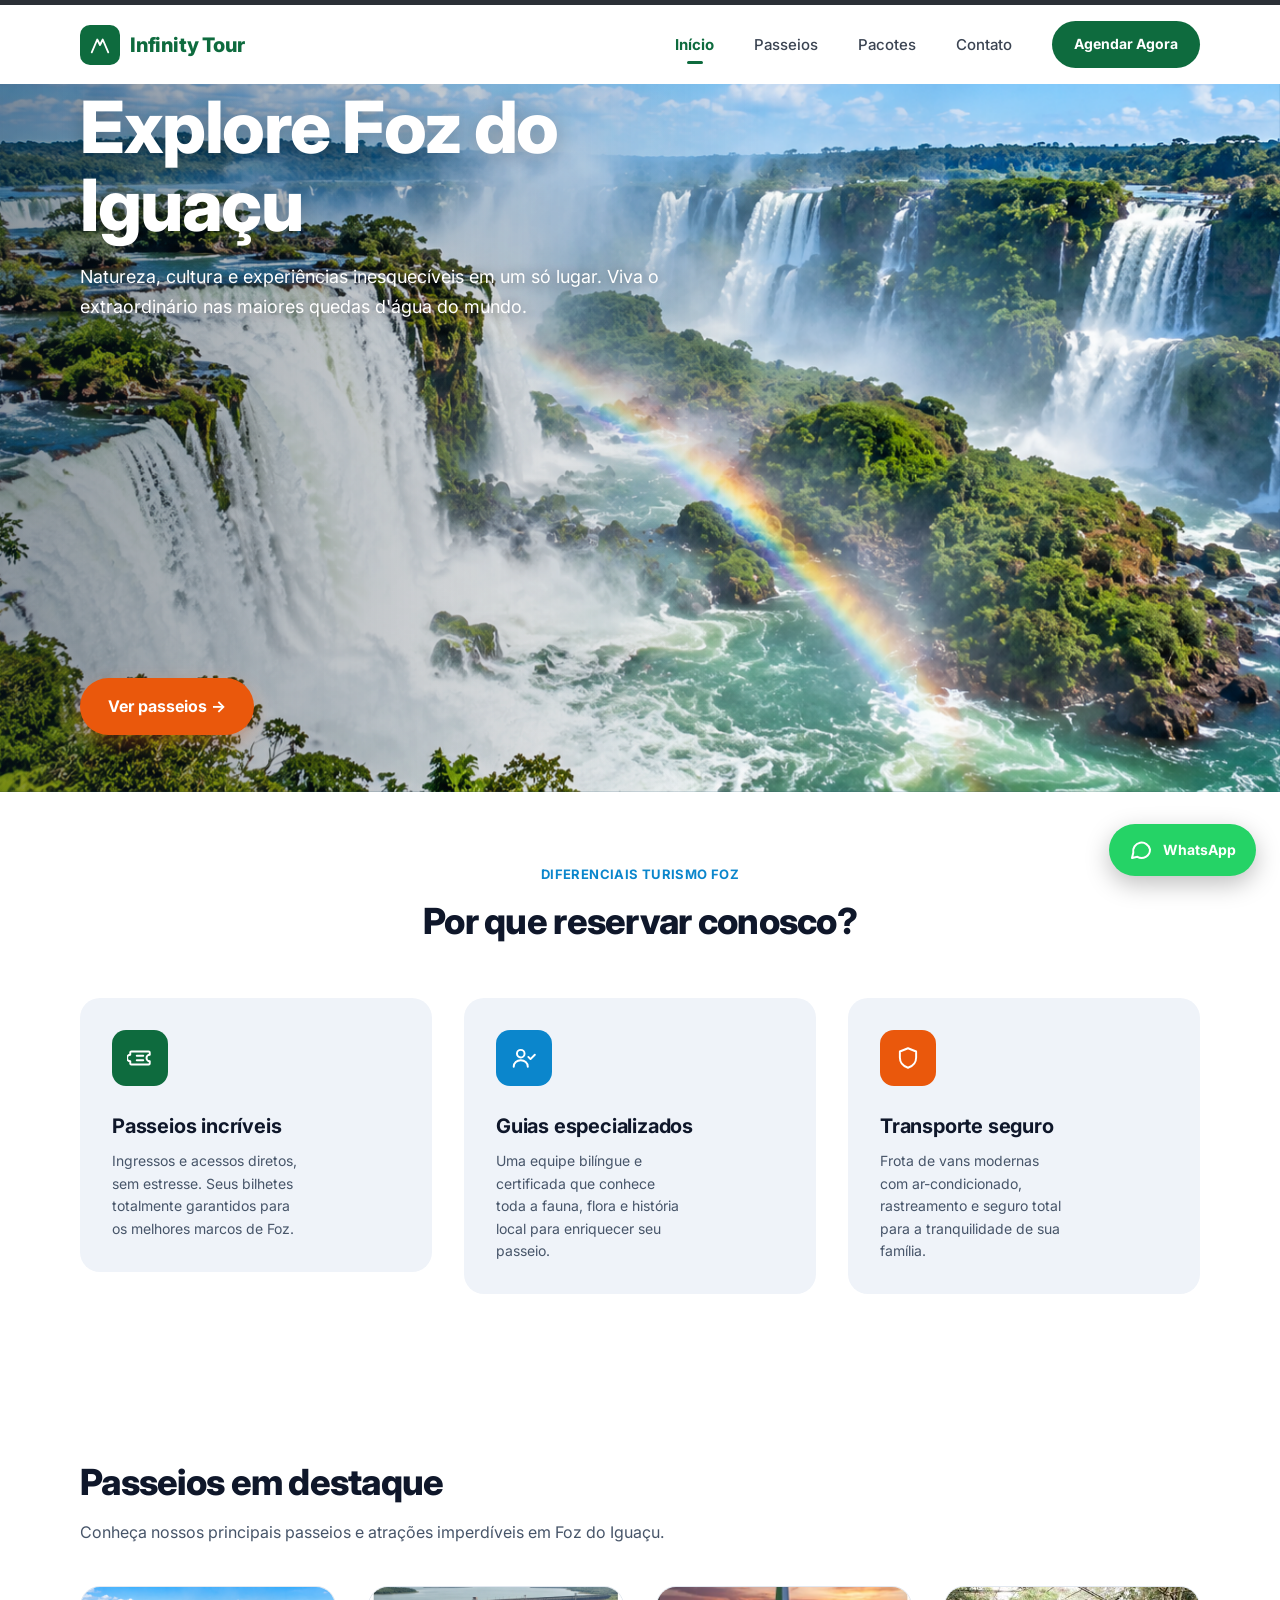
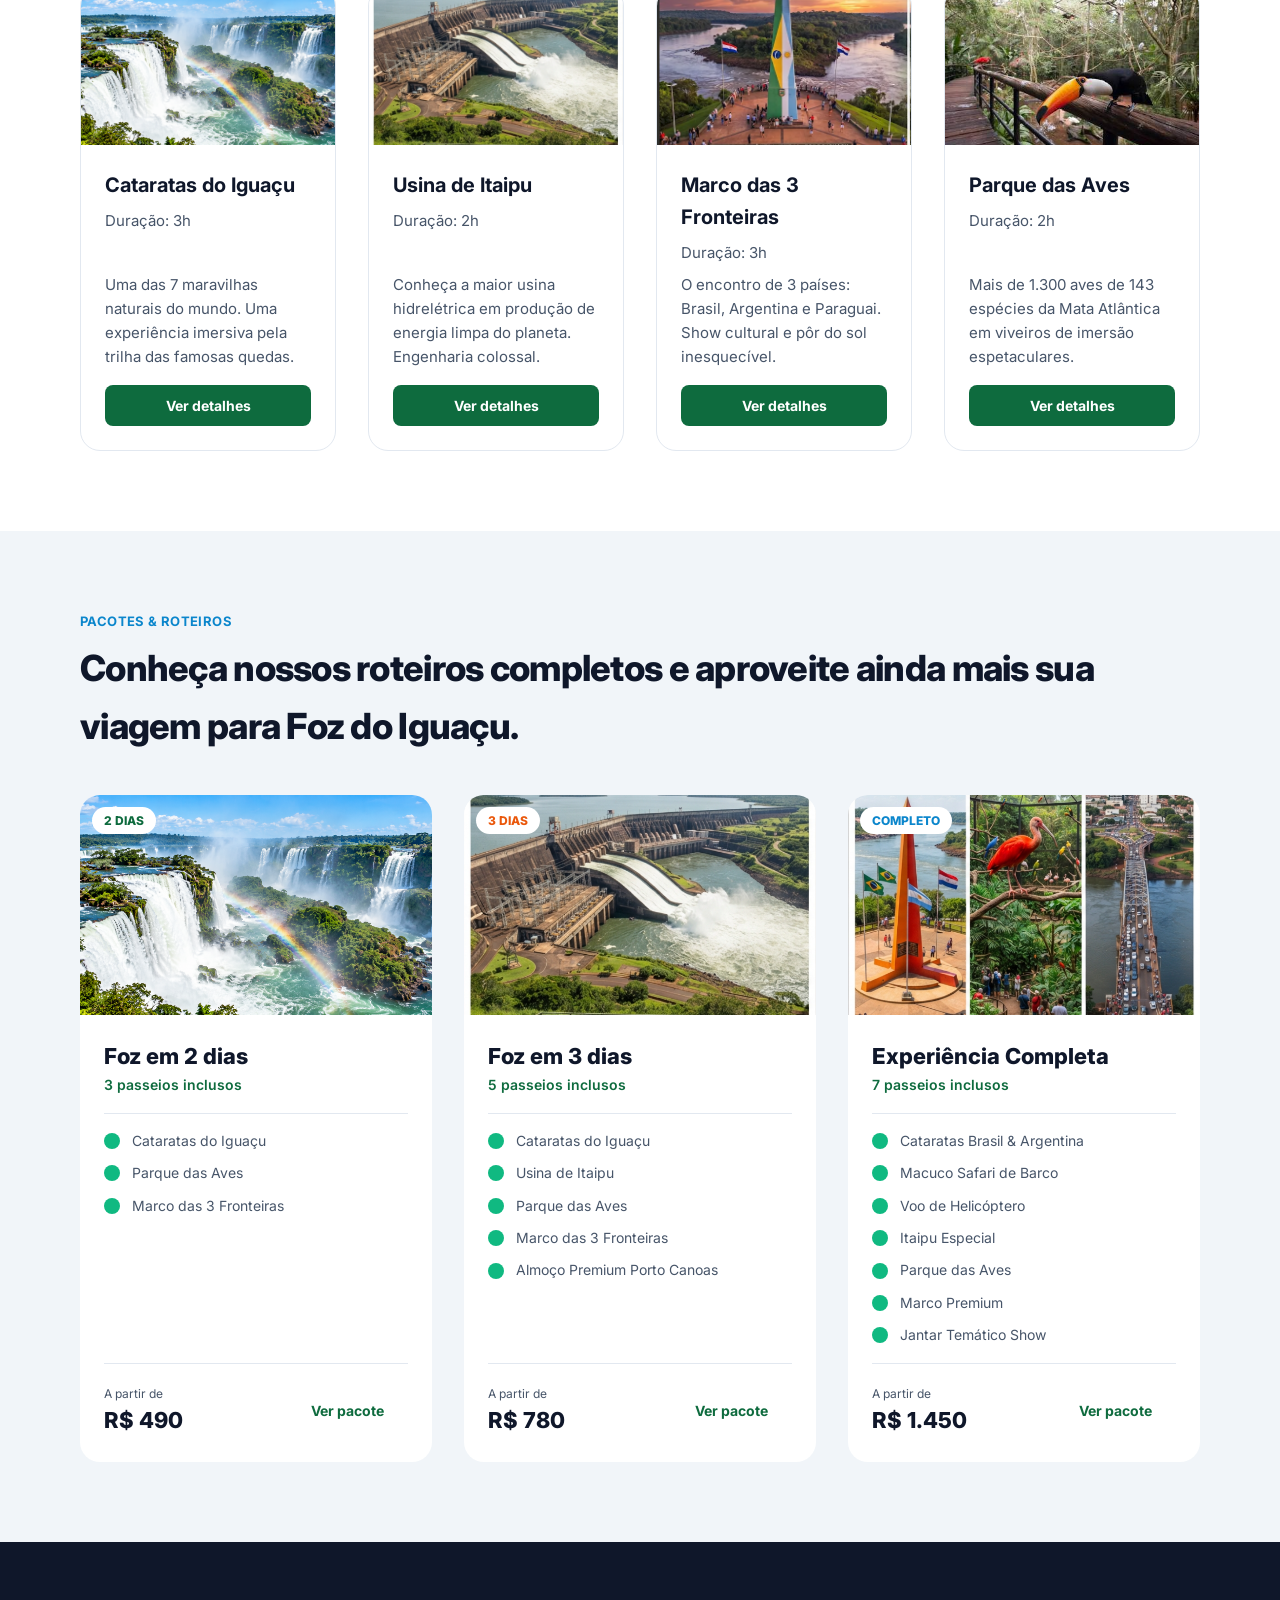
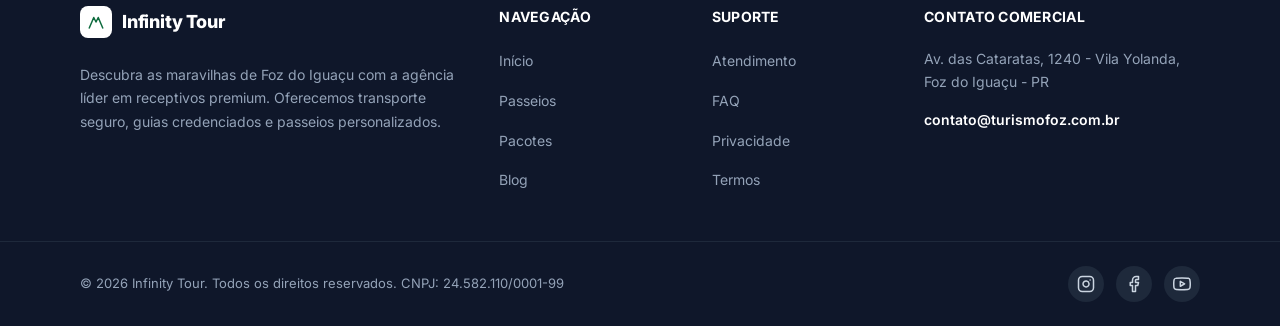
==== commit 735a64ac: "ADD funçao de pacotes para interação e agendamento de pacotes que direciona a msg para o wtzaap pra " ====
--- a/src/index.html
+++ b/src/index.html
@@ -240,8 +240,6 @@
         </div>
       </section>
 
-      <section class="section" id="pacotes" hidden></section>
-
       <section class="section section--cinza" id="pacotes">
         <div class="container">
           <span class="eyebrow eyebrow--left">Pacotes &amp; Roteiros</span>
@@ -266,8 +264,7 @@
               </div>
               <div class="pacote__rodape">
                 <div><small>A partir de</small><strong>R$ 490</strong></div>
-                <a class="btn btn--outline-verde" target="_blank" rel="noopener noreferrer"
-                   href="https://wa.me/554591376652?text=Ol%C3%A1!%20Tenho%20interesse%20no%20pacote%20Foz%20em%202%20dias.">Ver pacote</a>
+                <button type="button" class="btn btn--outline-verde" data-passeio="dois-dias">Ver pacote</button>
               </div>
             </article>
 
@@ -289,8 +286,7 @@
               </div>
               <div class="pacote__rodape">
                 <div><small>A partir de</small><strong>R$ 780</strong></div>
-                <a class="btn btn--outline-verde" target="_blank" rel="noopener noreferrer"
-                   href="https://wa.me/554591376652?text=Ol%C3%A1!%20Tenho%20interesse%20no%20pacote%20Foz%20em%203%20dias.">Ver pacote</a>
+                <button type="button" class="btn btn--outline-verde" data-passeio="tres-dias">Ver pacote</button>
               </div>
             </article>
 
@@ -314,16 +310,12 @@
               </div>
               <div class="pacote__rodape">
                 <div><small>A partir de</small><strong>R$ 1.450</strong></div>
-                <a class="btn btn--outline-verde" target="_blank" rel="noopener noreferrer"
-                   href="https://wa.me/554591376652?text=Ol%C3%A1!%20Tenho%20interesse%20no%20pacote%20Experi%C3%AAncia%20Completa.">Ver pacote</a>
-              </div>
-            </article>
-          </div>
-        </div>
-      </section>
-
-      </section>
-
+                <button type="button" class="btn btn--outline-verde" data-passeio="completo">Ver pacote</button>
+              </div>
+            </article>
+          </div>
+        </div>
+      </section>
       
     </main>
 
--- a/src/style.css
+++ b/src/style.css
@@ -223,25 +223,25 @@
   background: #1d4f6e;
 }
 .hero__bg {
-    position: absolute;
-    inset: 0;
-    width: 100%;
-    height: 100%;
-    object-fit: cover;
-    z-index: 0;
-
-    animation: zoomCataratas 25s ease-in-out infinite alternate;
-}
-
-@keyframes zoomCataratas {
-    from {
-        transform: scale(1);
-    }
-
-    to {
-        transform: scale(1.15);
-    }
-}
+  position: absolute;
+  inset: 0;
+  width: 100%;
+  height: 100%;
+  object-fit: cover;
+  z-index: 0;
+  animation: zoomHero 20s ease-in-out infinite alternate;
+  will-change: transform;
+}
+
+@keyframes zoomHero {
+  from {
+    transform: scale(1);
+  }
+  to {
+    transform: scale(1.15);
+  }
+}
+
 .hero::after {
   content: "";
   position: absolute;
@@ -1149,4 +1149,3 @@
     padding: 40px 24px;
   }
 }
-
